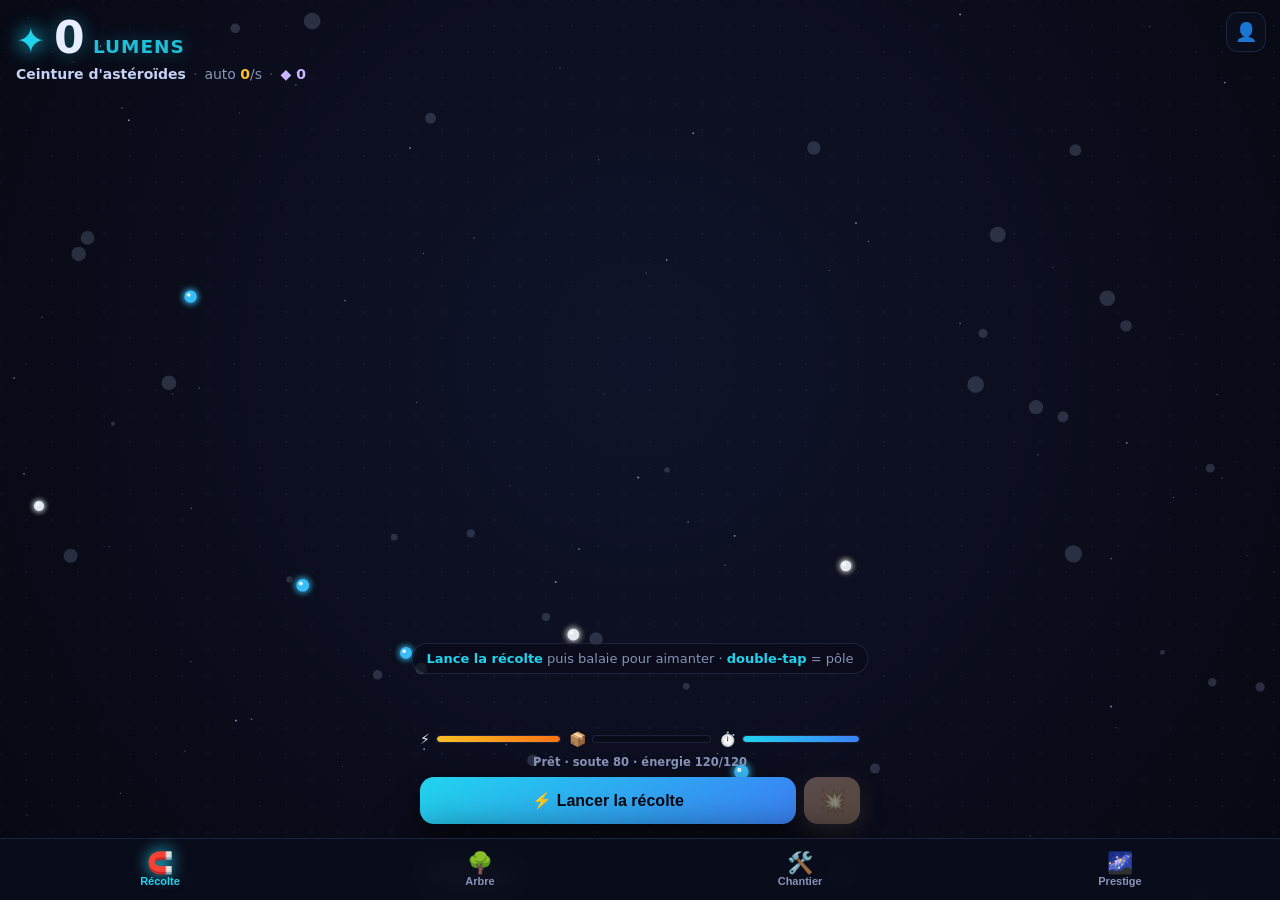
==== index.html @ 68bdce1a "Level up: combo, surge, achievements, sound, juice + deploy guide Gameplay depth - Combo: chained qu" ====
<!DOCTYPE html>
<html lang="fr">
<head>
  <meta charset="UTF-8" />
  <meta name="viewport" content="width=device-width, initial-scale=1.0, maximum-scale=1.0, user-scalable=no, viewport-fit=cover" />
  <meta name="theme-color" content="#06070f" />
  <meta name="apple-mobile-web-app-capable" content="yes" />
  <meta name="apple-mobile-web-app-status-bar-style" content="black-translucent" />
  <meta name="mobile-web-app-capable" content="yes" />
  <meta name="description" content="AFK Farm — un idle de récolte magnétique : aimante des unités, construis une flotte cosmique, déploie un arbre de compétences infini et prestige." />
  <title>AFK Farm — Récolte magnétique</title>
  <link rel="manifest" href="manifest.webmanifest" />
  <link rel="icon" href="icon.svg" type="image/svg+xml" />
  <link rel="apple-touch-icon" href="icon.svg" />
  <link rel="stylesheet" href="css/style.css" />
</head>
<body>
  <canvas id="stage"></canvas>
  <canvas id="tree-canvas" style="display:none"></canvas>

  <!-- HUD -->
  <header id="hud">
    <div class="lumens">
      <span class="spark">✦</span>
      <span id="lumens-count">0</span>
      <span id="lumen-name" class="tier">Lumens</span>
    </div>
    <div class="sub">
      <span class="biome" id="biome-name">Ceinture d'astéroïdes</span>
      <span class="dot">·</span>
      <span class="rate">auto <span id="rate-count">0</span>/s</span>
      <span class="dot">·</span>
      <span class="cores">◆ <span id="cores-hud">0</span></span>
    </div>
  </header>
  <button id="profile-btn" aria-label="Profil">👤</button>

  <div id="hint"><b>Lance la récolte</b> puis balaie pour aimanter · <b>double-tap</b> = pôle</div>

  <!-- Tree header (overlay au-dessus du canvas d'arbre) -->
  <div id="tree-header" class="hidden">
    <div class="th-title">🌳 Arbre de compétences</div>
    <div class="th-lumens">✦ <span id="tree-lumens">0</span></div>
    <button id="tree-close" aria-label="Fermer">✕</button>
  </div>

  <!-- Bottom sheet (Chantier / Prestige) -->
  <section id="sheet">
    <div class="sheet-head">
      <h2 id="sheet-title">Chantier</h2>
      <button id="sheet-close" aria-label="Fermer">✕</button>
    </div>
    <div id="sheet-body"></div>
    <div class="sheet-foot"><button id="reset-btn">Réinitialiser la partie</button></div>
  </section>

  <!-- Harvest session (énergie / stockage / temps + lancement) -->
  <div id="harvest">
    <div class="gauges">
      <div class="g"><span class="g-ic">⚡</span><div class="bar"><i id="bar-energy"></i></div></div>
      <div class="g"><span class="g-ic">📦</span><div class="bar"><i id="bar-storage"></i></div></div>
      <div class="g"><span class="g-ic">⏱️</span><div class="bar"><i id="bar-timer"></i></div></div>
    </div>
    <div class="store-txt" id="store-txt">Prêt</div>
    <div class="harvest-row">
      <button id="harvest-btn">⚡ Lancer la récolte</button>
      <button id="surge-btn" aria-label="Surge">💥</button>
    </div>
  </div>

  <!-- Bottom nav -->
  <nav id="nav">
    <button id="nav-field" class="active"><span class="ic">🧲</span><span class="lb">Récolte</span></button>
    <button id="nav-tree"><span class="ic">🌳</span><span class="lb">Arbre</span></button>
    <button id="nav-build"><span class="ic">🛠️</span><span class="lb">Chantier</span></button>
    <button id="nav-prestige"><span class="ic">🌌</span><span class="lb">Prestige</span></button>
  </nav>

  <div id="toasts"></div>

  <script src="js/state.js"></script>
  <script src="js/config.js"></script>
  <script src="js/audio.js"></script>
  <script src="js/achievements.js"></script>
  <script src="js/skilltree.js"></script>
  <script src="js/field.js"></script>
  <script src="js/game.js"></script>
  <script src="js/tree-ui.js"></script>
  <script src="js/ui.js"></script>
  <script src="js/main.js"></script>
</body>
</html>
---- css/style.css ----
:root {
  --bg: #06070f;
  --ink: #e8edff;
  --muted: #8a93b8;
  --accent: #22d3ee;
  --c1: #22d3ee;
  --c2: #d946ef;
  --gold: #fbbf24;
  --line: rgba(120, 140, 220, 0.18);
  --panel: rgba(10, 14, 28, 0.92);
  --nav-h: 62px;
}

* { box-sizing: border-box; margin: 0; padding: 0; -webkit-tap-highlight-color: transparent; }

html, body {
  height: 100%;
  overflow: hidden;
  background: var(--bg);
  color: var(--ink);
  font-family: "Segoe UI", Roboto, system-ui, sans-serif;
  user-select: none; -webkit-user-select: none;
  touch-action: none;
  overscroll-behavior: none;
}

#stage, #tree-canvas { position: fixed; inset: 0; display: block; }
#tree-canvas { z-index: 25; }

/* ---------- HUD ---------- */
#hud {
  position: fixed;
  top: max(12px, env(safe-area-inset-top));
  left: 16px; right: 16px;
  z-index: 12;
  pointer-events: none;
}
.lumens {
  display: flex; align-items: baseline; gap: 8px;
  font-size: clamp(28px, 7.5vw, 44px);
  font-weight: 800; letter-spacing: 0.4px;
  text-shadow: 0 0 18px rgba(34, 211, 238, 0.4);
}
.lumens .spark { color: var(--accent); filter: drop-shadow(0 0 10px var(--accent)); font-size: 0.8em; }
.lumens .tier { font-size: 0.42em; font-weight: 700; color: var(--accent); letter-spacing: 1px; text-transform: uppercase; opacity: 0.9; }
.sub {
  margin-top: 3px; display: flex; flex-wrap: wrap; align-items: center; gap: 7px;
  font-size: clamp(11px, 3.2vw, 14px); color: var(--muted);
}
.sub .biome { color: #c7d0f5; font-weight: 600; }
.sub .dot { opacity: 0.4; }
.sub .rate #rate-count { color: var(--gold); font-weight: 700; }
.sub .cores { color: #cbb5ff; font-weight: 700; }

#profile-btn {
  position: fixed; z-index: 13;
  top: max(12px, env(safe-area-inset-top)); right: 14px;
  width: 40px; height: 40px; border-radius: 12px; cursor: pointer;
  background: rgba(12,16,32,0.7); border: 1px solid var(--line); color: var(--ink);
  font-size: 18px; backdrop-filter: blur(8px);
}

/* Profil : succès + stats */
.stats-grid { display: grid; grid-template-columns: 1fr 1fr; gap: 8px; margin-bottom: 14px; }
.stat { background: rgba(20,26,50,0.5); border: 1px solid var(--line); border-radius: 11px; padding: 9px 11px; }
.stat .k { font-size: 11px; color: var(--muted); }
.stat .v { font-size: 16px; font-weight: 800; }
.mute-row { display: flex; align-items: center; justify-content: space-between; background: rgba(20,26,50,0.5); border: 1px solid var(--line); border-radius: 11px; padding: 11px 14px; margin-bottom: 16px; }
.mute-row button { background: var(--accent); color: #06070f; border: none; border-radius: 8px; padding: 6px 14px; font-weight: 800; cursor: pointer; }
.ach-grid { display: flex; flex-direction: column; gap: 8px; }
.ach { display: grid; grid-template-columns: 38px 1fr; gap: 11px; align-items: center; padding: 10px; border-radius: 11px; background: rgba(20,26,50,0.45); border: 1px solid rgba(120,140,220,0.1); }
.ach.locked { opacity: 0.42; }
.ach.got { border-color: rgba(110,231,183,0.4); }
.ach-ic { font-size: 22px; text-align: center; }
.ach-name { font-weight: 700; font-size: 14px; }
.ach-name .chk { color: #6ee7b7; }
.ach-desc { font-size: 11.5px; color: var(--muted); }

#hint {
  position: fixed; left: 50%; transform: translateX(-50%);
  bottom: calc(var(--nav-h) + max(14px, env(safe-area-inset-bottom)) + 150px);
  z-index: 9;
  font-size: clamp(11px, 3vw, 13px); color: var(--muted);
  background: rgba(8, 10, 22, 0.55); border: 1px solid var(--line);
  padding: 7px 14px; border-radius: 999px; white-space: nowrap;
  pointer-events: none; transition: opacity 0.6s ease;
}
#hint b { color: var(--accent); }

/* ---------- Tree header ---------- */
#tree-header {
  position: fixed; top: 0; left: 0; right: 0; z-index: 27;
  display: flex; align-items: center; gap: 12px;
  padding: max(12px, env(safe-area-inset-top)) 16px 12px;
  background: linear-gradient(180deg, rgba(4,5,12,0.95), rgba(4,5,12,0));
}
#tree-header .th-title { font-weight: 800; font-size: 16px; }
#tree-header .th-lumens { margin-left: auto; font-weight: 800; color: var(--gold); }
#tree-header #tree-close {
  background: rgba(255,255,255,0.08); border: 1px solid var(--line); color: var(--ink);
  width: 34px; height: 34px; border-radius: 10px; font-size: 16px; cursor: pointer;
}
.hidden { display: none !important; }

/* ---------- Bottom nav ---------- */
#nav {
  position: fixed; left: 0; right: 0; bottom: 0; z-index: 30;
  height: calc(var(--nav-h) + env(safe-area-inset-bottom));
  padding-bottom: env(safe-area-inset-bottom);
  display: grid; grid-template-columns: repeat(4, 1fr);
  background: var(--panel); border-top: 1px solid var(--line);
  backdrop-filter: blur(12px);
}
#nav button {
  background: none; border: none; color: var(--muted); cursor: pointer;
  display: flex; flex-direction: column; align-items: center; justify-content: center; gap: 2px;
  font-size: 11px; font-weight: 600; transition: color 0.15s ease;
}
#nav button .ic { font-size: 21px; line-height: 1; }
#nav button.active { color: var(--accent); }
#nav button.active .ic { filter: drop-shadow(0 0 8px var(--accent)); }

/* ---------- Harvest session ---------- */
#harvest {
  position: fixed; left: 50%; transform: translateX(-50%);
  bottom: calc(var(--nav-h) + env(safe-area-inset-bottom) + 14px);
  z-index: 11; width: min(440px, calc(100vw - 24px));
  display: flex; flex-direction: column; gap: 8px; align-items: center;
}
#harvest .gauges { display: flex; gap: 8px; width: 100%; }
#harvest .g { flex: 1; display: flex; align-items: center; gap: 6px; }
#harvest .g-ic { font-size: 14px; }
#harvest .bar { flex: 1; height: 8px; background: rgba(8,10,22,0.7); border: 1px solid var(--line); border-radius: 999px; overflow: hidden; }
#harvest .bar i { display: block; height: 100%; border-radius: 999px; transition: width 0.12s linear; }
#bar-energy { background: linear-gradient(90deg, #fbbf24, #f97316); }
#bar-storage { background: linear-gradient(90deg, #34d399, #22d3ee); }
#bar-timer { background: linear-gradient(90deg, var(--c1), var(--c2)); }
#harvest .store-txt { font-size: 11.5px; color: var(--muted); font-weight: 600; }
#harvest .harvest-row { display: flex; gap: 8px; width: 100%; align-items: stretch; }
#surge-btn {
  flex: 0 0 56px; border: none; border-radius: 14px; cursor: pointer; font-size: 22px;
  background: linear-gradient(135deg, #fb7185, #f97316); color: #fff;
  box-shadow: 0 8px 22px rgba(249,115,22,0.35); transition: filter 0.2s ease, transform 0.1s ease;
  position: relative; overflow: hidden;
}
#surge-btn:active { transform: scale(0.96); }
#surge-btn.cd { filter: grayscale(0.8) brightness(0.55); cursor: default; }
#surge-btn .cd-fill { position: absolute; left: 0; bottom: 0; width: 100%; background: rgba(0,0,0,0.45); }
#harvest-btn {
  flex: 1; padding: 14px; border: none; border-radius: 14px; cursor: pointer;
  font-size: 16px; font-weight: 800; color: #06070f;
  background: linear-gradient(135deg, var(--c1), var(--c2));
  box-shadow: 0 8px 26px rgba(0,0,0,0.45); transition: transform 0.1s ease, filter 0.2s ease;
}
#harvest-btn:active { transform: scale(0.98); }
#harvest-btn.active { background: rgba(20,26,50,0.85); color: var(--accent); border: 1px solid var(--line); box-shadow: 0 0 24px var(--accent); }
#harvest-btn.dim { filter: grayscale(0.7) brightness(0.7); }
#harvest-btn.shake { animation: shake 0.4s; }
@keyframes shake { 0%,100%{transform:translateX(0)} 25%{transform:translateX(-6px)} 75%{transform:translateX(6px)} }

/* parts list (chantier) */
.parts { margin-top: 12px; display: flex; flex-direction: column; gap: 7px; }
.part { display: flex; align-items: center; gap: 10px; padding: 9px 11px; border-radius: 11px; background: rgba(12,16,32,0.55); border: 1px solid rgba(120,140,220,0.1); }
.part-icon { font-size: 18px; width: 22px; text-align: center; }
.part-name { flex: 1; font-size: 13.5px; font-weight: 600; }
.part-right { display: flex; align-items: center; gap: 8px; font-size: 12px; }
.part.done { opacity: 0.6; }
.part.done .part-right { color: #6ee7b7; font-weight: 800; }
.part.locked { opacity: 0.5; }
.part.locked .part-lock { color: var(--muted); font-size: 11px; }
.part.current { border-color: rgba(255,255,255,0.18); }
.part.building { border-color: var(--accent); }
.part-bar { width: 90px; height: 8px; background: rgba(0,0,0,0.4); border-radius: 999px; overflow: hidden; }
.part-bar i { display: block; height: 100%; background: linear-gradient(90deg, var(--c1), var(--c2)); }
.part-remain { color: var(--muted); min-width: 42px; text-align: right; }
.part-fund { border: none; border-radius: 8px; padding: 6px 12px; font-weight: 800; font-size: 12.5px; cursor: pointer; color: #06070f; }
.part-fund.ok { background: linear-gradient(135deg, var(--c1), var(--c2)); }
.part-fund.no { background: rgba(120,130,170,0.25); color: var(--muted); }

/* ---------- Bottom sheet ---------- */
#sheet {
  position: fixed; left: 0; right: 0; z-index: 28;
  bottom: calc(var(--nav-h) + env(safe-area-inset-bottom));
  max-height: 64vh;
  background: var(--panel); border-top: 1px solid var(--line);
  border-radius: 20px 20px 0 0;
  box-shadow: 0 -14px 40px rgba(0,0,0,0.5);
  backdrop-filter: blur(14px);
  display: flex; flex-direction: column;
  transform: translateY(120%); transition: transform 0.32s cubic-bezier(0.22, 1, 0.36, 1);
}
#sheet.open { transform: translateY(0); }
.sheet-head { display: flex; align-items: center; justify-content: space-between; padding: 16px 18px 10px; }
.sheet-head h2 { font-size: 18px; font-weight: 800; }
#sheet-close { background: none; border: none; color: var(--muted); font-size: 20px; cursor: pointer; }
#sheet-body { flex: 1; overflow-y: auto; padding: 4px 16px 12px; }
.sheet-foot { padding: 10px 16px calc(12px + env(safe-area-inset-bottom)); border-top: 1px solid var(--line); text-align: center; }
#reset-btn { background: none; border: 1px solid rgba(248,113,113,0.4); color: #fca5a5; border-radius: 8px; padding: 6px 14px; font-size: 12px; cursor: pointer; }

.sheet-intro { font-size: 13px; color: var(--muted); line-height: 1.5; margin-bottom: 14px; }
.sheet-intro b { color: var(--ink); }

/* Project card */
.project-card { background: rgba(20,26,50,0.6); border: 1px solid var(--line); border-radius: 16px; padding: 16px; }
.pj-head { display: flex; gap: 14px; align-items: center; }
.pj-icon { font-size: 34px; }
.pj-name { font-weight: 800; font-size: 17px; }
.pj-desc { font-size: 12.5px; color: var(--muted); margin-top: 2px; }
.pj-stats { font-size: 12.5px; color: #aeb9ec; margin: 12px 0; }
.pj-stats b { color: var(--ink); }
.pj-bar { height: 12px; background: rgba(0,0,0,0.4); border-radius: 999px; overflow: hidden; border: 1px solid var(--line); }
.pj-fill { height: 100%; background: linear-gradient(90deg, var(--c1), var(--c2)); transition: width 0.2s linear; }
.pj-remain { font-size: 12px; color: var(--muted); margin-top: 8px; text-align: center; }
.pj-btn {
  width: 100%; margin-top: 4px; padding: 13px; border-radius: 12px; border: none;
  font-size: 15px; font-weight: 800; cursor: pointer; color: #06070f;
}
.pj-btn.ok { background: linear-gradient(135deg, var(--c1), var(--c2)); }
.pj-btn.no { background: rgba(120,130,170,0.25); color: var(--muted); cursor: not-allowed; }
.pj-meta { font-size: 12px; color: var(--muted); margin-top: 12px; text-align: center; }

/* Prestige */
.prestige-box { background: rgba(20,26,50,0.6); border: 1px solid var(--line); border-radius: 16px; padding: 16px; }
.pb-row { display: flex; justify-content: space-between; align-items: center; padding: 6px 0; font-size: 14px; color: var(--muted); }
.pb-row b { color: var(--ink); font-size: 16px; }
.pb-row .gain { color: #6ee7b7; }
.prestige-box .pj-btn { margin-top: 12px; }
.perks-title { font-size: 13px; font-weight: 700; color: var(--muted); margin: 18px 4px 10px; text-transform: uppercase; letter-spacing: 0.5px; }
.perks { display: flex; flex-direction: column; gap: 9px; }
.perk { display: grid; grid-template-columns: 40px 1fr auto; align-items: center; gap: 12px; padding: 11px; border-radius: 13px; background: rgba(20,26,50,0.5); border: 1px solid rgba(120,140,220,0.12); cursor: pointer; }
.perk.afford { border-color: rgba(196,181,253,0.5); }
.perk.maxed { opacity: 0.6; }
.perk-icon { font-size: 22px; text-align: center; }
.perk-name { font-weight: 700; font-size: 14px; }
.perk-lvl { font-size: 10px; background: #a78bfa; color: #1a1030; border-radius: 5px; padding: 1px 5px; font-weight: 700; }
.perk-desc { font-size: 11.5px; color: var(--muted); margin-top: 2px; }
.perk-cost { font-weight: 800; font-size: 14px; color: #cbb5ff; white-space: nowrap; }
.perk:not(.afford):not(.maxed) .perk-cost { color: #5a648c; }

/* ---------- Toasts ---------- */
#toasts { position: fixed; top: max(70px, calc(env(safe-area-inset-top) + 64px)); left: 50%; transform: translateX(-50%); z-index: 40; display: flex; flex-direction: column; gap: 8px; align-items: center; width: 100%; pointer-events: none; }
.toast {
  background: var(--panel); border: 1px solid rgba(34,211,238,0.4); border-radius: 14px;
  padding: 12px 20px; text-align: center; box-shadow: 0 12px 36px rgba(0,0,0,0.5);
  backdrop-filter: blur(12px); max-width: 88vw;
  opacity: 0; transform: translateY(-12px); transition: opacity 0.35s ease, transform 0.35s ease;
}
.toast.in { opacity: 1; transform: translateY(0); }
.toast h3 { font-size: 15px; margin-bottom: 3px; }
.toast p { font-size: 13px; color: var(--muted); }
.toast .gain { color: var(--gold); font-weight: 800; }

@media (min-width: 720px) {
  #sheet { left: 50%; right: auto; transform: translate(-50%, 120%); width: 460px; border-radius: 20px; bottom: calc(var(--nav-h) + 16px); }
  #sheet.open { transform: translate(-50%, 0); }
}
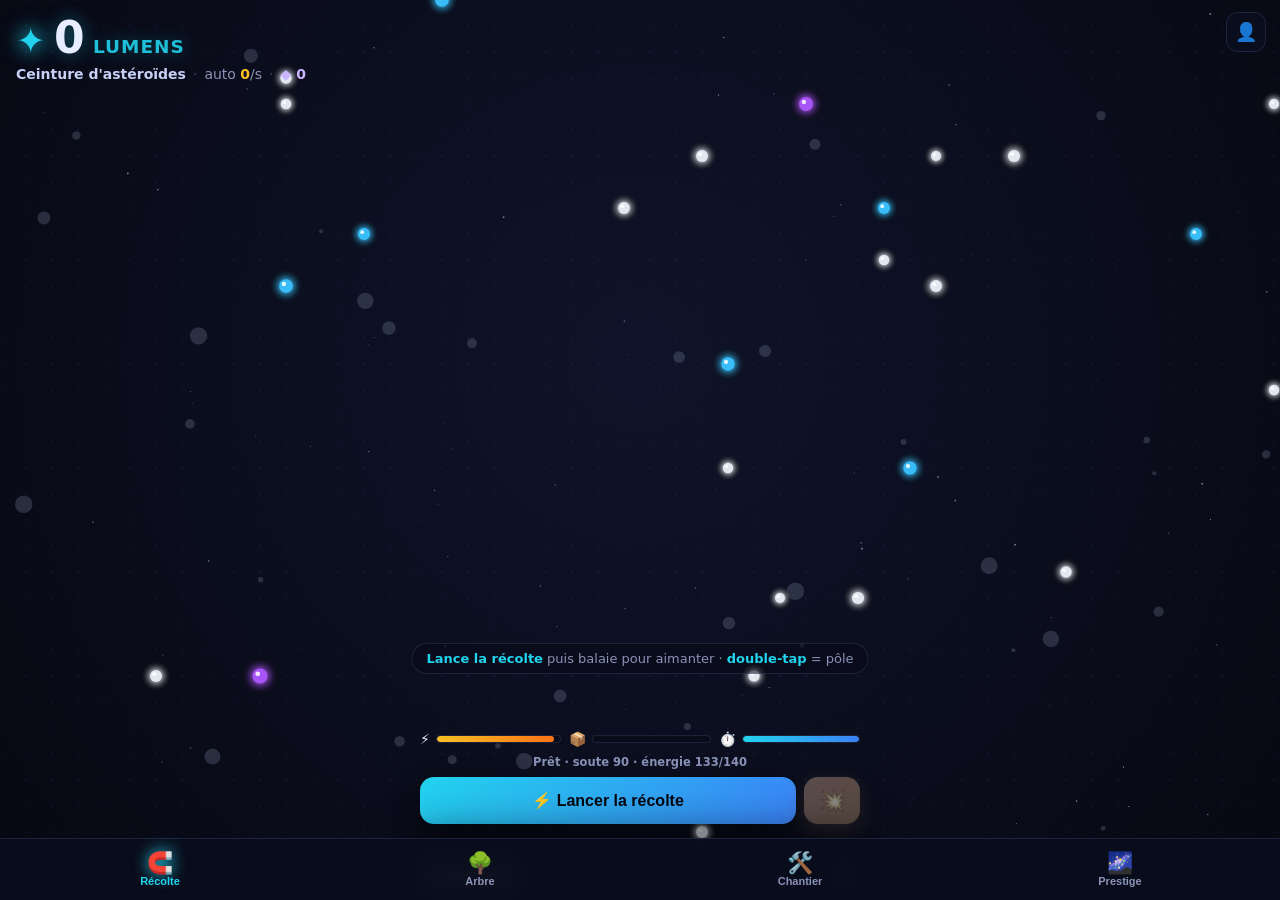
==== commit df830b64: "Unify harvest with the magnetic grid, readable skill tree, balance pass Lumens now come FROM the gri" ====
--- a/index.html
+++ b/index.html
@@ -42,6 +42,13 @@
     <div class="th-title">🌳 Arbre de compétences</div>
     <div class="th-lumens">✦ <span id="tree-lumens">0</span></div>
     <button id="tree-close" aria-label="Fermer">✕</button>
+  </div>
+
+  <!-- Info d'un nœud d'arbre (avant allocation) -->
+  <div id="node-info" class="hidden">
+    <div class="ni-head"><span class="ni-icon"></span><span class="ni-name"></span></div>
+    <div class="ni-desc"></div>
+    <button id="node-alloc" class="ni-btn">Allouer</button>
   </div>
 
   <!-- Bottom sheet (Chantier / Prestige) -->
--- a/css/style.css
+++ b/css/style.css
@@ -101,6 +101,25 @@
   width: 34px; height: 34px; border-radius: 10px; font-size: 16px; cursor: pointer;
 }
 .hidden { display: none !important; }
+
+/* Info nœud d'arbre */
+#node-info {
+  position: fixed; left: 50%; transform: translateX(-50%); z-index: 29;
+  bottom: calc(var(--nav-h) + env(safe-area-inset-bottom) + 14px);
+  width: min(440px, calc(100vw - 24px));
+  background: var(--panel); border: 1px solid var(--line); border-radius: 16px;
+  padding: 14px 16px; backdrop-filter: blur(12px);
+  box-shadow: 0 12px 34px rgba(0,0,0,0.5);
+}
+#node-info .ni-head { display: flex; align-items: center; gap: 10px; }
+#node-info .ni-icon { font-size: 24px; }
+#node-info .ni-name { font-weight: 800; font-size: 16px; }
+#node-info .ni-desc { font-size: 13px; color: #aeb9ec; margin: 6px 0 12px; }
+.ni-btn { width: 100%; padding: 12px; border: none; border-radius: 11px; font-size: 15px; font-weight: 800; cursor: pointer; }
+.ni-btn.ok { background: linear-gradient(135deg, var(--c1), var(--c2)); color: #06070f; }
+.ni-btn.no { background: rgba(120,130,170,0.25); color: var(--muted); }
+.ni-btn.locked { background: rgba(120,130,170,0.18); color: var(--muted); }
+.ni-btn.done { background: rgba(110,231,183,0.18); color: #6ee7b7; }
 
 /* ---------- Bottom nav ---------- */
 #nav {
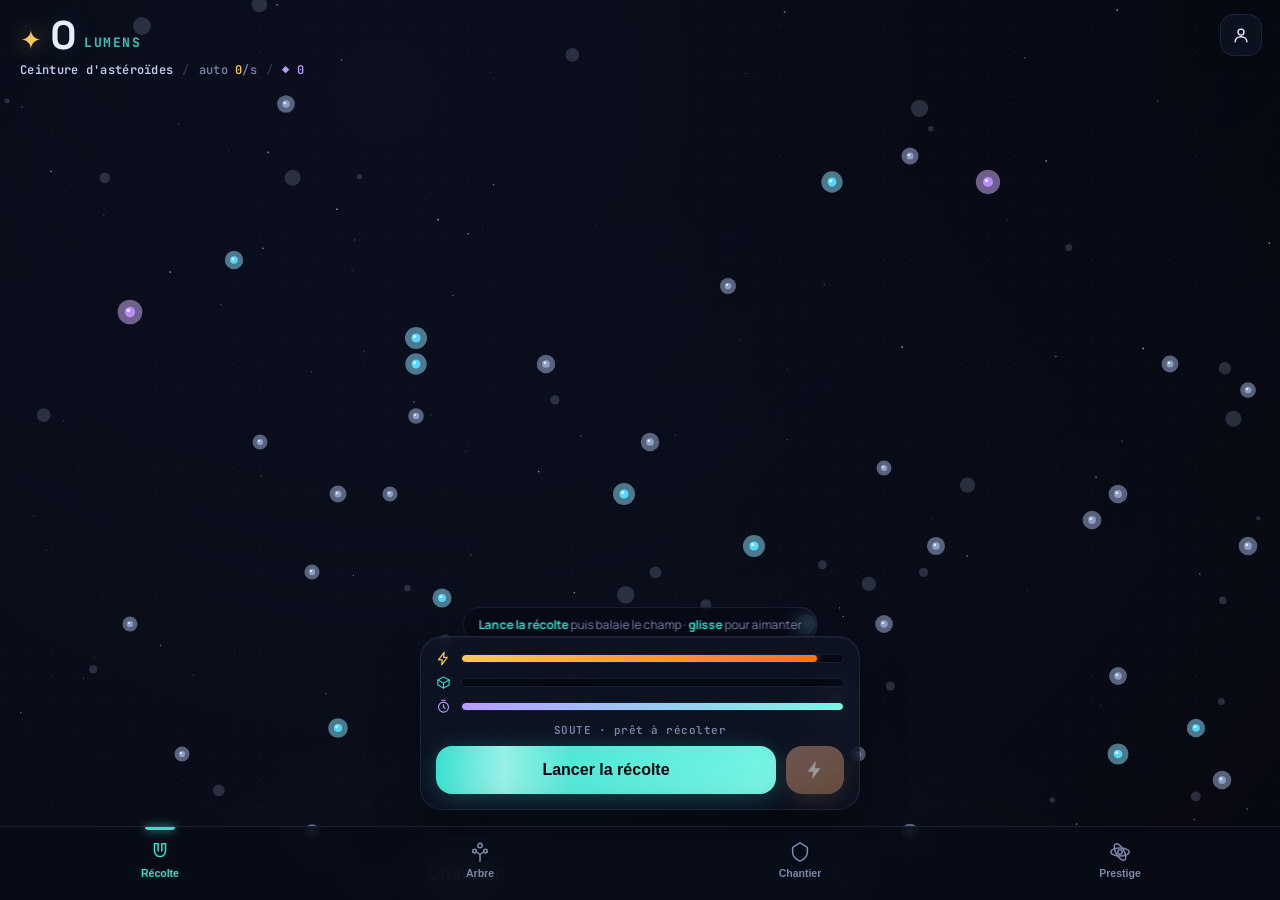
==== commit cb035e20: "Align UI with the "cosmic premium" redesign Transpose the hifi design reference onto the live game (" ====
--- a/index.html
+++ b/index.html
@@ -3,7 +3,7 @@
 <head>
   <meta charset="UTF-8" />
   <meta name="viewport" content="width=device-width, initial-scale=1.0, maximum-scale=1.0, user-scalable=no, viewport-fit=cover" />
-  <meta name="theme-color" content="#06070f" />
+  <meta name="theme-color" content="#070a14" />
   <meta name="apple-mobile-web-app-capable" content="yes" />
   <meta name="apple-mobile-web-app-status-bar-style" content="black-translucent" />
   <meta name="mobile-web-app-capable" content="yes" />
@@ -12,10 +12,14 @@
   <link rel="manifest" href="manifest.webmanifest" />
   <link rel="icon" href="icon.svg" type="image/svg+xml" />
   <link rel="apple-touch-icon" href="icon.svg" />
+  <link rel="preconnect" href="https://fonts.googleapis.com" />
+  <link rel="preconnect" href="https://fonts.gstatic.com" crossorigin />
+  <link href="https://fonts.googleapis.com/css2?family=Space+Grotesk:wght@400;500;600;700&family=Manrope:wght@400;500;600;700;800&family=JetBrains+Mono:wght@400;500;600&display=swap" rel="stylesheet" />
   <link rel="stylesheet" href="css/style.css" />
 </head>
 <body>
   <canvas id="stage"></canvas>
+  <div id="vignette"></div>
   <canvas id="tree-canvas" style="display:none"></canvas>
 
   <!-- HUD -->
@@ -27,60 +31,83 @@
     </div>
     <div class="sub">
       <span class="biome" id="biome-name">Ceinture d'astéroïdes</span>
-      <span class="dot">·</span>
+      <span class="dot">/</span>
       <span class="rate">auto <span id="rate-count">0</span>/s</span>
-      <span class="dot">·</span>
+      <span class="dot">/</span>
       <span class="cores">◆ <span id="cores-hud">0</span></span>
     </div>
   </header>
-  <button id="profile-btn" aria-label="Profil">👤</button>
+  <button id="profile-btn" aria-label="Profil">
+    <svg viewBox="0 0 24 24" fill="none" stroke="currentColor" stroke-width="1.7" stroke-linecap="round"><circle cx="12" cy="8.5" r="3.6"/><path d="M5 20c0-3.6 3.1-6 7-6s7 2.4 7 6"/></svg>
+  </button>
 
-  <div id="hint"><b>Lance la récolte</b> puis balaie pour aimanter · <b>double-tap</b> = pôle</div>
-
-  <!-- Tree header (overlay au-dessus du canvas d'arbre) -->
-  <div id="tree-header" class="hidden">
-    <div class="th-title">🌳 Arbre de compétences</div>
-    <div class="th-lumens">✦ <span id="tree-lumens">0</span></div>
-    <button id="tree-close" aria-label="Fermer">✕</button>
+  <!-- Combo badge -->
+  <div id="combo">
+    <span class="fire">🔥</span><span id="combo-txt">×1.0</span><span class="lbl">COMBO</span>
   </div>
 
-  <!-- Info d'un nœud d'arbre (avant allocation) -->
+  <div id="hint"><b>Lance la récolte</b> puis balaie le champ · <b>glisse</b> pour aimanter</div>
+
+  <!-- Tree header -->
+  <div id="tree-header" class="hidden">
+    <span class="th-ic"><svg viewBox="0 0 24 24" fill="none" stroke="currentColor" stroke-width="1.7" stroke-linecap="round" stroke-linejoin="round"><path d="M12 22v-7M12 15l-4-3M12 15l4-3"/><circle cx="12" cy="5" r="2.4"/><circle cx="6" cy="11" r="2"/><circle cx="18" cy="11" r="2"/></svg></span>
+    <span class="th-title">Arbre de compétences</span>
+    <span class="th-lumens">✦ <span id="tree-lumens">0</span></span>
+    <button id="tree-close" aria-label="Fermer"><svg viewBox="0 0 24 24" fill="none" stroke="currentColor" stroke-width="2" stroke-linecap="round"><path d="M6 6l12 12M18 6L6 18"/></svg></button>
+  </div>
+
+  <!-- Node info -->
   <div id="node-info" class="hidden">
-    <div class="ni-head"><span class="ni-icon"></span><span class="ni-name"></span></div>
+    <div class="ni-head"><span class="ni-icon"></span>
+      <div class="ni-meta"><div class="ni-name"></div><div class="ni-branch"></div></div>
+    </div>
     <div class="ni-desc"></div>
     <button id="node-alloc" class="ni-btn">Allouer</button>
   </div>
 
-  <!-- Bottom sheet (Chantier / Prestige) -->
+  <!-- Bottom sheet (Chantier / Prestige / Profil) -->
   <section id="sheet">
     <div class="sheet-head">
       <h2 id="sheet-title">Chantier</h2>
-      <button id="sheet-close" aria-label="Fermer">✕</button>
+      <button id="sheet-close" aria-label="Fermer"><svg viewBox="0 0 24 24" fill="none" stroke="currentColor" stroke-width="2" stroke-linecap="round"><path d="M6 6l12 12M18 6L6 18"/></svg></button>
     </div>
-    <div id="sheet-body"></div>
-    <div class="sheet-foot"><button id="reset-btn">Réinitialiser la partie</button></div>
+    <div id="sheet-body" class="nosb"></div>
+    <div class="sheet-foot" id="sheet-foot"><button id="reset-btn">Réinitialiser la partie</button></div>
   </section>
 
-  <!-- Harvest session (énergie / stockage / temps + lancement) -->
+  <!-- Harvest session -->
   <div id="harvest">
-    <div class="gauges">
-      <div class="g"><span class="g-ic">⚡</span><div class="bar"><i id="bar-energy"></i></div></div>
-      <div class="g"><span class="g-ic">📦</span><div class="bar"><i id="bar-storage"></i></div></div>
-      <div class="g"><span class="g-ic">⏱️</span><div class="bar"><i id="bar-timer"></i></div></div>
-    </div>
-    <div class="store-txt" id="store-txt">Prêt</div>
-    <div class="harvest-row">
-      <button id="harvest-btn">⚡ Lancer la récolte</button>
-      <button id="surge-btn" aria-label="Surge">💥</button>
+    <div class="panel">
+      <div class="gauges">
+        <div class="g"><span class="g-ic" data-c="gold"><svg viewBox="0 0 24 24" fill="none" stroke="currentColor" stroke-width="2" stroke-linejoin="round" stroke-linecap="round"><path d="M13 2 4 14h6l-1 8 9-12h-6z"/></svg></span><div class="bar"><i id="bar-energy"></i></div></div>
+        <div class="g"><span class="g-ic" data-c="accent"><svg viewBox="0 0 24 24" fill="none" stroke="currentColor" stroke-width="1.8" stroke-linejoin="round" stroke-linecap="round"><path d="M3 8 12 3l9 5v8l-9 5-9-5z"/><path d="M3 8l9 5 9-5M12 13v8"/></svg></span><div class="bar"><i id="bar-storage"></i></div></div>
+        <div class="g"><span class="g-ic" data-c="violet"><svg viewBox="0 0 24 24" fill="none" stroke="currentColor" stroke-width="1.8" stroke-linecap="round"><circle cx="12" cy="13" r="8"/><path d="M12 9v4l2.5 2M9 2h6"/></svg></span><div class="bar"><i id="bar-timer"></i></div></div>
+      </div>
+      <div class="store-txt" id="store-txt">SOUTE · prêt à récolter</div>
+      <div class="harvest-row">
+        <button id="harvest-btn"><span class="lbl">Lancer la récolte</span><span class="sheen"></span></button>
+        <button id="surge-btn" aria-label="Surge">
+          <svg viewBox="0 0 24 24" fill="currentColor"><path d="M13 2 4 14h6l-1 8 9-12h-6z"/></svg>
+          <span class="cd-fill"></span>
+        </button>
+      </div>
     </div>
   </div>
 
   <!-- Bottom nav -->
   <nav id="nav">
-    <button id="nav-field" class="active"><span class="ic">🧲</span><span class="lb">Récolte</span></button>
-    <button id="nav-tree"><span class="ic">🌳</span><span class="lb">Arbre</span></button>
-    <button id="nav-build"><span class="ic">🛠️</span><span class="lb">Chantier</span></button>
-    <button id="nav-prestige"><span class="ic">🌌</span><span class="lb">Prestige</span></button>
+    <button id="nav-field" class="active"><span class="pip"></span>
+      <svg viewBox="0 0 24 24" fill="none" stroke="currentColor" stroke-width="1.7" stroke-linecap="round" stroke-linejoin="round"><path d="M6 3v8a6 6 0 0 0 12 0V3"/><path d="M6 3h4v8M18 3h-4v8"/></svg>
+      <span class="lb">Récolte</span></button>
+    <button id="nav-tree"><span class="pip"></span>
+      <svg viewBox="0 0 24 24" fill="none" stroke="currentColor" stroke-width="1.7" stroke-linecap="round" stroke-linejoin="round"><path d="M12 22v-7M12 15l-4-3M12 15l4-3"/><circle cx="12" cy="5" r="2.4"/><circle cx="6" cy="11" r="2"/><circle cx="18" cy="11" r="2"/></svg>
+      <span class="lb">Arbre</span></button>
+    <button id="nav-build"><span class="pip"></span>
+      <svg viewBox="0 0 24 24" fill="none" stroke="currentColor" stroke-width="1.7" stroke-linecap="round" stroke-linejoin="round"><path d="M12 2 4 7v6c0 5 8 9 8 9s8-4 8-9V7z"/></svg>
+      <span class="lb">Chantier</span></button>
+    <button id="nav-prestige"><span class="pip"></span>
+      <svg viewBox="0 0 24 24" fill="none" stroke="currentColor" stroke-width="1.7"><circle cx="12" cy="12" r="2.4"/><ellipse cx="12" cy="12" rx="10" ry="4.4"/><ellipse cx="12" cy="12" rx="10" ry="4.4" transform="rotate(60 12 12)"/></svg>
+      <span class="lb">Prestige</span></button>
   </nav>
 
   <div id="toasts"></div>
--- a/css/style.css
+++ b/css/style.css
@@ -1,14 +1,28 @@
+/* AFK Farm — direction « cosmique premium » (glassmorphism, glow maîtrisé). */
+@keyframes floatUp { 0% { opacity: 0; transform: translate(-50%, -50%) scale(.5); } 18% { opacity: 1; transform: translate(-50%, -62%) scale(1.12); } 100% { opacity: 0; transform: translate(-50%, -160%) scale(.95); } }
+@keyframes sheen { 0% { transform: translateX(-130%) skewX(-18deg); } 55%, 100% { transform: translateX(260%) skewX(-18deg); } }
+@keyframes comboPulse { 0%, 100% { transform: translate(-50%, 0) scale(1); } 50% { transform: translate(-50%, 0) scale(1.07); } }
+@keyframes pop { 0% { transform: scale(.86); opacity: 0; } 60% { transform: scale(1.03); } 100% { transform: scale(1); opacity: 1; } }
+@keyframes sheetUp { 0% { transform: translateY(100%); opacity: .5; } 100% { transform: translateY(0); opacity: 1; } }
+@keyframes shake { 0%, 100% { transform: translateX(0); } 25% { transform: translateX(-6px); } 75% { transform: translateX(6px); } }
+
 :root {
-  --bg: #06070f;
-  --ink: #e8edff;
-  --muted: #8a93b8;
-  --accent: #22d3ee;
-  --c1: #22d3ee;
-  --c2: #d946ef;
-  --gold: #fbbf24;
-  --line: rgba(120, 140, 220, 0.18);
-  --panel: rgba(10, 14, 28, 0.92);
-  --nav-h: 62px;
+  --bg0: #070a14;
+  --bg1: #0b0f1e;
+  --ink: #eaeefb;
+  --muted: #7c87a8;
+  --line: rgba(132, 150, 220, .14);
+  --surface: rgba(16, 21, 38, .72);
+  --surface2: rgba(28, 34, 58, .55);
+  --accent: #34e0ce;
+  --accent2: #7cf5e4;
+  --accent-soft: rgba(52, 224, 206, .16);
+  --gold: #f6c75e;
+  --violet: #b79cff;
+  --coral: #ff7a6b;
+  --ok: #6ee7b7;
+  --glow: .7;
+  --nav-h: 74px;
 }
 
 * { box-sizing: border-box; margin: 0; padding: 0; -webkit-tap-highlight-color: transparent; }
@@ -16,260 +30,285 @@
 html, body {
   height: 100%;
   overflow: hidden;
-  background: var(--bg);
+  background: var(--bg0);
   color: var(--ink);
-  font-family: "Segoe UI", Roboto, system-ui, sans-serif;
+  font-family: "Manrope", system-ui, sans-serif;
   user-select: none; -webkit-user-select: none;
   touch-action: none;
   overscroll-behavior: none;
 }
 
+.nosb::-webkit-scrollbar { width: 0; height: 0; }
+.nosb { scrollbar-width: none; }
+.hidden { display: none !important; }
+
 #stage, #tree-canvas { position: fixed; inset: 0; display: block; }
-#tree-canvas { z-index: 25; }
+#tree-canvas { z-index: 25; background: var(--bg0); }
+
+/* vignette d'ambiance */
+#vignette {
+  position: fixed; inset: 0; z-index: 2; pointer-events: none;
+  mix-blend-mode: screen; opacity: .7;
+  background:
+    radial-gradient(120% 80% at 50% -10%, transparent 40%, rgba(4,5,10,.55) 100%),
+    radial-gradient(90% 60% at 50% 110%, var(--accent-soft) 0%, transparent 55%);
+}
 
 /* ---------- HUD ---------- */
 #hud {
   position: fixed;
-  top: max(12px, env(safe-area-inset-top));
-  left: 16px; right: 16px;
-  z-index: 12;
-  pointer-events: none;
-}
-.lumens {
-  display: flex; align-items: baseline; gap: 8px;
-  font-size: clamp(28px, 7.5vw, 44px);
-  font-weight: 800; letter-spacing: 0.4px;
-  text-shadow: 0 0 18px rgba(34, 211, 238, 0.4);
-}
-.lumens .spark { color: var(--accent); filter: drop-shadow(0 0 10px var(--accent)); font-size: 0.8em; }
-.lumens .tier { font-size: 0.42em; font-weight: 700; color: var(--accent); letter-spacing: 1px; text-transform: uppercase; opacity: 0.9; }
+  top: max(16px, calc(env(safe-area-inset-top) + 8px));
+  left: 20px; right: 20px; z-index: 20; pointer-events: none;
+  transition: opacity .25s;
+}
+.lumens { display: flex; align-items: baseline; gap: 9px; }
+.lumens .spark { color: var(--gold); font-size: 26px; line-height: 1; filter: drop-shadow(0 0 10px rgba(246,199,94,.55)); }
+.lumens #lumens-count {
+  font-family: "Space Grotesk", sans-serif; font-weight: 700;
+  font-size: clamp(30px, 9vw, 40px); letter-spacing: -.5px; line-height: 1;
+  font-variant-numeric: tabular-nums; text-shadow: 0 0 24px var(--accent-soft);
+}
+.lumens .tier {
+  font-family: "JetBrains Mono", monospace; font-weight: 700; font-size: 13px;
+  color: var(--accent); letter-spacing: 1.5px; text-transform: uppercase; opacity: .9;
+  align-self: flex-end; padding-bottom: 5px;
+}
 .sub {
-  margin-top: 3px; display: flex; flex-wrap: wrap; align-items: center; gap: 7px;
-  font-size: clamp(11px, 3.2vw, 14px); color: var(--muted);
-}
-.sub .biome { color: #c7d0f5; font-weight: 600; }
-.sub .dot { opacity: 0.4; }
-.sub .rate #rate-count { color: var(--gold); font-weight: 700; }
-.sub .cores { color: #cbb5ff; font-weight: 700; }
+  margin-top: 6px; display: flex; align-items: center; gap: 9px; flex-wrap: wrap;
+  font-family: "JetBrains Mono", monospace; font-weight: 500; font-size: 12px;
+  color: var(--muted); letter-spacing: .3px;
+}
+.sub .biome { color: #c3cdf2; font-weight: 600; }
+.sub .dot { opacity: .35; }
+.sub .rate #rate-count { color: var(--gold); font-weight: 600; }
+.sub .cores { color: var(--violet); font-weight: 600; }
 
 #profile-btn {
-  position: fixed; z-index: 13;
-  top: max(12px, env(safe-area-inset-top)); right: 14px;
-  width: 40px; height: 40px; border-radius: 12px; cursor: pointer;
-  background: rgba(12,16,32,0.7); border: 1px solid var(--line); color: var(--ink);
-  font-size: 18px; backdrop-filter: blur(8px);
-}
-
-/* Profil : succès + stats */
-.stats-grid { display: grid; grid-template-columns: 1fr 1fr; gap: 8px; margin-bottom: 14px; }
-.stat { background: rgba(20,26,50,0.5); border: 1px solid var(--line); border-radius: 11px; padding: 9px 11px; }
-.stat .k { font-size: 11px; color: var(--muted); }
-.stat .v { font-size: 16px; font-weight: 800; }
-.mute-row { display: flex; align-items: center; justify-content: space-between; background: rgba(20,26,50,0.5); border: 1px solid var(--line); border-radius: 11px; padding: 11px 14px; margin-bottom: 16px; }
-.mute-row button { background: var(--accent); color: #06070f; border: none; border-radius: 8px; padding: 6px 14px; font-weight: 800; cursor: pointer; }
-.ach-grid { display: flex; flex-direction: column; gap: 8px; }
-.ach { display: grid; grid-template-columns: 38px 1fr; gap: 11px; align-items: center; padding: 10px; border-radius: 11px; background: rgba(20,26,50,0.45); border: 1px solid rgba(120,140,220,0.1); }
-.ach.locked { opacity: 0.42; }
-.ach.got { border-color: rgba(110,231,183,0.4); }
-.ach-ic { font-size: 22px; text-align: center; }
-.ach-name { font-weight: 700; font-size: 14px; }
-.ach-name .chk { color: #6ee7b7; }
-.ach-desc { font-size: 11.5px; color: var(--muted); }
+  position: fixed; z-index: 21;
+  top: max(14px, calc(env(safe-area-inset-top) + 6px)); right: 18px;
+  width: 42px; height: 42px; border-radius: 14px;
+  background: var(--surface); border: 1px solid var(--line); color: var(--ink);
+  cursor: pointer; backdrop-filter: blur(10px);
+  display: flex; align-items: center; justify-content: center;
+}
+#profile-btn svg { width: 20px; height: 20px; }
+
+/* ---------- Combo badge ---------- */
+#combo {
+  position: fixed; top: 150px; left: 50%; transform: translate(-50%, 0); z-index: 22;
+  display: flex; align-items: center; gap: 7px; padding: 6px 14px; border-radius: 999px;
+  background: rgba(10, 14, 28, .6); border: 1px solid var(--line); backdrop-filter: blur(10px);
+  font-family: "Space Grotesk", sans-serif; font-weight: 700; font-size: 14px;
+  opacity: 0; transition: opacity .25s; pointer-events: none;
+}
+#combo.show { opacity: 1; }
+#combo .fire { color: var(--coral); }
+#combo #combo-txt { color: var(--gold); }
+#combo .lbl { font-family: "JetBrains Mono", monospace; font-weight: 600; font-size: 10px; color: var(--muted); letter-spacing: 1px; }
 
 #hint {
   position: fixed; left: 50%; transform: translateX(-50%);
-  bottom: calc(var(--nav-h) + max(14px, env(safe-area-inset-bottom)) + 150px);
-  z-index: 9;
-  font-size: clamp(11px, 3vw, 13px); color: var(--muted);
-  background: rgba(8, 10, 22, 0.55); border: 1px solid var(--line);
-  padding: 7px 14px; border-radius: 999px; white-space: nowrap;
-  pointer-events: none; transition: opacity 0.6s ease;
+  bottom: calc(var(--nav-h) + env(safe-area-inset-bottom) + 184px); z-index: 9;
+  font-size: 12px; color: var(--muted);
+  background: rgba(8, 10, 22, .55); border: 1px solid var(--line);
+  padding: 8px 15px; border-radius: 999px; white-space: nowrap;
+  pointer-events: none; backdrop-filter: blur(8px); transition: opacity .6s;
 }
 #hint b { color: var(--accent); }
 
-/* ---------- Tree header ---------- */
+/* ---------- Tree header / node info ---------- */
 #tree-header {
   position: fixed; top: 0; left: 0; right: 0; z-index: 27;
   display: flex; align-items: center; gap: 12px;
-  padding: max(12px, env(safe-area-inset-top)) 16px 12px;
-  background: linear-gradient(180deg, rgba(4,5,12,0.95), rgba(4,5,12,0));
-}
-#tree-header .th-title { font-weight: 800; font-size: 16px; }
-#tree-header .th-lumens { margin-left: auto; font-weight: 800; color: var(--gold); }
-#tree-header #tree-close {
-  background: rgba(255,255,255,0.08); border: 1px solid var(--line); color: var(--ink);
-  width: 34px; height: 34px; border-radius: 10px; font-size: 16px; cursor: pointer;
-}
-.hidden { display: none !important; }
-
-/* Info nœud d'arbre */
+  padding: max(48px, calc(env(safe-area-inset-top) + 20px)) 18px 14px;
+  background: linear-gradient(180deg, rgba(5,7,16,.92), transparent);
+}
+#tree-header .th-ic { color: var(--accent); display: flex; }
+#tree-header .th-ic svg { width: 20px; height: 20px; }
+#tree-header .th-title { font-family: "Space Grotesk", sans-serif; font-weight: 700; font-size: 16px; }
+#tree-header .th-lumens { margin-left: auto; font-family: "Space Grotesk", sans-serif; font-weight: 700; font-size: 14px; color: var(--gold); }
+#tree-header #tree-close { width: 32px; height: 32px; border-radius: 10px; background: rgba(255,255,255,.06); border: 1px solid var(--line); color: var(--muted); cursor: pointer; display: flex; align-items: center; justify-content: center; }
+#tree-header #tree-close svg { width: 15px; height: 15px; }
+
 #node-info {
   position: fixed; left: 50%; transform: translateX(-50%); z-index: 29;
-  bottom: calc(var(--nav-h) + env(safe-area-inset-bottom) + 14px);
-  width: min(440px, calc(100vw - 24px));
-  background: var(--panel); border: 1px solid var(--line); border-radius: 16px;
-  padding: 14px 16px; backdrop-filter: blur(12px);
-  box-shadow: 0 12px 34px rgba(0,0,0,0.5);
-}
-#node-info .ni-head { display: flex; align-items: center; gap: 10px; }
-#node-info .ni-icon { font-size: 24px; }
-#node-info .ni-name { font-weight: 800; font-size: 16px; }
-#node-info .ni-desc { font-size: 13px; color: #aeb9ec; margin: 6px 0 12px; }
-.ni-btn { width: 100%; padding: 12px; border: none; border-radius: 11px; font-size: 15px; font-weight: 800; cursor: pointer; }
-.ni-btn.ok { background: linear-gradient(135deg, var(--c1), var(--c2)); color: #06070f; }
-.ni-btn.no { background: rgba(120,130,170,0.25); color: var(--muted); }
-.ni-btn.locked { background: rgba(120,130,170,0.18); color: var(--muted); }
-.ni-btn.done { background: rgba(110,231,183,0.18); color: #6ee7b7; }
+  bottom: calc(var(--nav-h) + env(safe-area-inset-bottom) + 18px); width: min(440px, calc(100vw - 32px));
+  padding: 15px 16px; border-radius: 20px;
+  background: var(--surface); border: 1px solid var(--line); backdrop-filter: blur(16px);
+  box-shadow: 0 16px 44px -10px rgba(0,0,0,.6); animation: pop .22s ease;
+}
+#node-info .ni-head { display: flex; align-items: center; gap: 11px; }
+#node-info .ni-icon { width: 38px; height: 38px; border-radius: 11px; background: var(--accent-soft); display: flex; align-items: center; justify-content: center; font-size: 20px; }
+#node-info .ni-name { font-family: "Space Grotesk", sans-serif; font-weight: 700; font-size: 15px; }
+#node-info .ni-branch { font-family: "JetBrains Mono", monospace; font-weight: 600; font-size: 11px; color: var(--muted); letter-spacing: .5px; margin-top: 1px; }
+#node-info .ni-desc { font-size: 13px; color: #aeb9ec; margin: 10px 0 13px; line-height: 1.45; }
+.ni-btn { width: 100%; padding: 13px; border: none; border-radius: 13px; font-weight: 800; font-size: 15px; cursor: pointer; color: #05070d; background: linear-gradient(135deg, var(--accent), var(--accent2)); }
+.ni-btn.no { background: rgba(120,130,170,.25); color: var(--muted); }
+.ni-btn.locked { background: rgba(120,130,170,.18); color: var(--muted); }
+.ni-btn.done { background: rgba(110,231,183,.18); color: var(--ok); }
 
 /* ---------- Bottom nav ---------- */
 #nav {
   position: fixed; left: 0; right: 0; bottom: 0; z-index: 30;
   height: calc(var(--nav-h) + env(safe-area-inset-bottom));
-  padding-bottom: env(safe-area-inset-bottom);
+  padding-bottom: calc(8px + env(safe-area-inset-bottom));
   display: grid; grid-template-columns: repeat(4, 1fr);
-  background: var(--panel); border-top: 1px solid var(--line);
-  backdrop-filter: blur(12px);
+  background: rgba(8, 11, 22, .82); border-top: 1px solid var(--line); backdrop-filter: blur(20px);
 }
 #nav button {
-  background: none; border: none; color: var(--muted); cursor: pointer;
-  display: flex; flex-direction: column; align-items: center; justify-content: center; gap: 2px;
-  font-size: 11px; font-weight: 600; transition: color 0.15s ease;
-}
-#nav button .ic { font-size: 21px; line-height: 1; }
+  position: relative; background: none; border: none; cursor: pointer; color: var(--muted);
+  display: flex; flex-direction: column; align-items: center; justify-content: center; gap: 4px;
+  transition: color .2s;
+}
+#nav button svg { width: 22px; height: 22px; }
+#nav button .lb { font-weight: 600; font-size: 10.5px; }
+#nav button .pip { position: absolute; top: 0; width: 30px; height: 2.5px; border-radius: 0 0 4px 4px; background: var(--accent); opacity: 0; box-shadow: 0 0 10px var(--accent); }
 #nav button.active { color: var(--accent); }
-#nav button.active .ic { filter: drop-shadow(0 0 8px var(--accent)); }
-
-/* ---------- Harvest session ---------- */
+#nav button.active .pip { opacity: 1; }
+
+/* ---------- Harvest panel ---------- */
 #harvest {
   position: fixed; left: 50%; transform: translateX(-50%);
-  bottom: calc(var(--nav-h) + env(safe-area-inset-bottom) + 14px);
-  z-index: 11; width: min(440px, calc(100vw - 24px));
-  display: flex; flex-direction: column; gap: 8px; align-items: center;
-}
-#harvest .gauges { display: flex; gap: 8px; width: 100%; }
-#harvest .g { flex: 1; display: flex; align-items: center; gap: 6px; }
-#harvest .g-ic { font-size: 14px; }
-#harvest .bar { flex: 1; height: 8px; background: rgba(8,10,22,0.7); border: 1px solid var(--line); border-radius: 999px; overflow: hidden; }
-#harvest .bar i { display: block; height: 100%; border-radius: 999px; transition: width 0.12s linear; }
-#bar-energy { background: linear-gradient(90deg, #fbbf24, #f97316); }
-#bar-storage { background: linear-gradient(90deg, #34d399, #22d3ee); }
-#bar-timer { background: linear-gradient(90deg, var(--c1), var(--c2)); }
-#harvest .store-txt { font-size: 11.5px; color: var(--muted); font-weight: 600; }
-#harvest .harvest-row { display: flex; gap: 8px; width: 100%; align-items: stretch; }
+  bottom: calc(var(--nav-h) + env(safe-area-inset-bottom) + 16px); z-index: 18;
+  width: min(440px, calc(100vw - 36px));
+}
+#harvest .panel {
+  display: flex; flex-direction: column; gap: 9px; padding: 14px 15px 15px; border-radius: 22px;
+  background: var(--surface); border: 1px solid var(--line); backdrop-filter: blur(18px);
+  box-shadow: 0 18px 50px -12px rgba(0,0,0,.6), 0 1px 0 rgba(255,255,255,.05) inset;
+}
+#harvest .gauges { display: flex; flex-direction: column; gap: 9px; }
+#harvest .g { display: flex; align-items: center; gap: 10px; }
+#harvest .g-ic { flex: 0 0 auto; display: flex; }
+#harvest .g-ic svg { width: 15px; height: 15px; }
+#harvest .g-ic[data-c="gold"] { color: var(--gold); }
+#harvest .g-ic[data-c="accent"] { color: var(--accent); }
+#harvest .g-ic[data-c="violet"] { color: var(--violet); }
+#harvest .bar { flex: 1; height: 9px; border-radius: 999px; background: rgba(4,6,14,.7); overflow: hidden; border: 1px solid var(--line); }
+#harvest .bar i { display: block; height: 100%; border-radius: 999px; transition: width .12s linear; }
+#bar-energy { background: linear-gradient(90deg, #f6c75e, #f97316); box-shadow: 0 0 10px rgba(246,199,94,.5); width: 100%; }
+#bar-storage { background: linear-gradient(90deg, #34d399, var(--accent)); box-shadow: 0 0 10px var(--accent-soft); width: 0%; }
+#bar-timer { background: linear-gradient(90deg, var(--violet), var(--accent2)); box-shadow: 0 0 10px rgba(183,156,255,.5); width: 100%; }
+#harvest .store-txt { text-align: center; font-family: "JetBrains Mono", monospace; font-weight: 600; font-size: 11px; color: var(--muted); letter-spacing: .5px; }
+#harvest .harvest-row { display: flex; gap: 10px; }
+#harvest-btn {
+  flex: 1; position: relative; overflow: hidden; padding: 15px; border: none; border-radius: 16px;
+  cursor: pointer; font-weight: 800; font-size: 16px; color: #05070d;
+  background: linear-gradient(135deg, var(--accent), var(--accent2));
+  box-shadow: 0 10px 30px -6px var(--accent-soft), 0 0 22px var(--accent-soft);
+}
+#harvest-btn .lbl { position: relative; z-index: 2; }
+#harvest-btn .sheen { position: absolute; top: 0; left: 0; width: 40%; height: 100%; z-index: 1; background: linear-gradient(90deg, transparent, rgba(255,255,255,.45), transparent); animation: sheen 3.4s ease-in-out infinite; }
+#harvest-btn:active { transform: scale(.98); }
+#harvest-btn.active { background: rgba(16,21,38,.85); color: var(--accent); box-shadow: 0 0 24px var(--accent-soft); }
+#harvest-btn.active .sheen { display: none; }
+#harvest-btn.shake { animation: shake .4s; }
 #surge-btn {
-  flex: 0 0 56px; border: none; border-radius: 14px; cursor: pointer; font-size: 22px;
-  background: linear-gradient(135deg, #fb7185, #f97316); color: #fff;
-  box-shadow: 0 8px 22px rgba(249,115,22,0.35); transition: filter 0.2s ease, transform 0.1s ease;
-  position: relative; overflow: hidden;
-}
-#surge-btn:active { transform: scale(0.96); }
-#surge-btn.cd { filter: grayscale(0.8) brightness(0.55); cursor: default; }
-#surge-btn .cd-fill { position: absolute; left: 0; bottom: 0; width: 100%; background: rgba(0,0,0,0.45); }
-#harvest-btn {
-  flex: 1; padding: 14px; border: none; border-radius: 14px; cursor: pointer;
-  font-size: 16px; font-weight: 800; color: #06070f;
-  background: linear-gradient(135deg, var(--c1), var(--c2));
-  box-shadow: 0 8px 26px rgba(0,0,0,0.45); transition: transform 0.1s ease, filter 0.2s ease;
-}
-#harvest-btn:active { transform: scale(0.98); }
-#harvest-btn.active { background: rgba(20,26,50,0.85); color: var(--accent); border: 1px solid var(--line); box-shadow: 0 0 24px var(--accent); }
-#harvest-btn.dim { filter: grayscale(0.7) brightness(0.7); }
-#harvest-btn.shake { animation: shake 0.4s; }
-@keyframes shake { 0%,100%{transform:translateX(0)} 25%{transform:translateX(-6px)} 75%{transform:translateX(6px)} }
-
-/* parts list (chantier) */
-.parts { margin-top: 12px; display: flex; flex-direction: column; gap: 7px; }
-.part { display: flex; align-items: center; gap: 10px; padding: 9px 11px; border-radius: 11px; background: rgba(12,16,32,0.55); border: 1px solid rgba(120,140,220,0.1); }
-.part-icon { font-size: 18px; width: 22px; text-align: center; }
-.part-name { flex: 1; font-size: 13.5px; font-weight: 600; }
-.part-right { display: flex; align-items: center; gap: 8px; font-size: 12px; }
-.part.done { opacity: 0.6; }
-.part.done .part-right { color: #6ee7b7; font-weight: 800; }
-.part.locked { opacity: 0.5; }
-.part.locked .part-lock { color: var(--muted); font-size: 11px; }
-.part.current { border-color: rgba(255,255,255,0.18); }
-.part.building { border-color: var(--accent); }
-.part-bar { width: 90px; height: 8px; background: rgba(0,0,0,0.4); border-radius: 999px; overflow: hidden; }
-.part-bar i { display: block; height: 100%; background: linear-gradient(90deg, var(--c1), var(--c2)); }
-.part-remain { color: var(--muted); min-width: 42px; text-align: right; }
-.part-fund { border: none; border-radius: 8px; padding: 6px 12px; font-weight: 800; font-size: 12.5px; cursor: pointer; color: #06070f; }
-.part-fund.ok { background: linear-gradient(135deg, var(--c1), var(--c2)); }
-.part-fund.no { background: rgba(120,130,170,0.25); color: var(--muted); }
+  flex: 0 0 58px; position: relative; overflow: hidden; border: none; border-radius: 16px; cursor: pointer;
+  background: linear-gradient(135deg, var(--coral), #f97316); color: #fff;
+  box-shadow: 0 8px 24px -6px rgba(249,115,22,.5);
+  display: flex; align-items: center; justify-content: center;
+}
+#surge-btn svg { width: 22px; height: 22px; }
+#surge-btn:active { transform: scale(.96); }
+#surge-btn.cd { filter: grayscale(.7) brightness(.6); cursor: default; }
+#surge-btn .cd-fill { position: absolute; left: 0; bottom: 0; width: 100%; height: 0%; background: rgba(2,4,10,.62); }
 
 /* ---------- Bottom sheet ---------- */
 #sheet {
   position: fixed; left: 0; right: 0; z-index: 28;
   bottom: calc(var(--nav-h) + env(safe-area-inset-bottom));
   max-height: 64vh;
-  background: var(--panel); border-top: 1px solid var(--line);
-  border-radius: 20px 20px 0 0;
-  box-shadow: 0 -14px 40px rgba(0,0,0,0.5);
-  backdrop-filter: blur(14px);
+  background: var(--surface); border-top: 1px solid var(--line); backdrop-filter: blur(20px);
+  border-radius: 26px 26px 0 0; box-shadow: 0 -18px 50px -10px rgba(0,0,0,.6);
   display: flex; flex-direction: column;
-  transform: translateY(120%); transition: transform 0.32s cubic-bezier(0.22, 1, 0.36, 1);
+  transform: translateY(120%); transition: transform .34s cubic-bezier(.22, 1, .36, 1);
 }
 #sheet.open { transform: translateY(0); }
-.sheet-head { display: flex; align-items: center; justify-content: space-between; padding: 16px 18px 10px; }
-.sheet-head h2 { font-size: 18px; font-weight: 800; }
-#sheet-close { background: none; border: none; color: var(--muted); font-size: 20px; cursor: pointer; }
-#sheet-body { flex: 1; overflow-y: auto; padding: 4px 16px 12px; }
-.sheet-foot { padding: 10px 16px calc(12px + env(safe-area-inset-bottom)); border-top: 1px solid var(--line); text-align: center; }
-#reset-btn { background: none; border: 1px solid rgba(248,113,113,0.4); color: #fca5a5; border-radius: 8px; padding: 6px 14px; font-size: 12px; cursor: pointer; }
-
-.sheet-intro { font-size: 13px; color: var(--muted); line-height: 1.5; margin-bottom: 14px; }
+.sheet-head { display: flex; align-items: center; padding: 18px 18px 10px; }
+.sheet-head h2 { font-family: "Space Grotesk", sans-serif; font-weight: 700; font-size: 18px; }
+#sheet-close { margin-left: auto; width: 32px; height: 32px; border-radius: 10px; background: rgba(255,255,255,.06); border: 1px solid var(--line); color: var(--muted); cursor: pointer; display: flex; align-items: center; justify-content: center; }
+#sheet-close svg { width: 15px; height: 15px; }
+#sheet-body { flex: 1; overflow-y: auto; padding: 4px 16px 18px; }
+.sheet-foot { padding: 8px 16px calc(14px + env(safe-area-inset-bottom)); border-top: 1px solid var(--line); text-align: center; }
+#reset-btn { background: none; border: 1px solid rgba(255,122,107,.4); color: var(--coral); border-radius: 9px; padding: 7px 16px; font-size: 12px; font-weight: 600; cursor: pointer; }
+
+.sheet-intro { font-size: 12.5px; color: var(--muted); line-height: 1.5; margin-bottom: 14px; }
 .sheet-intro b { color: var(--ink); }
 
-/* Project card */
-.project-card { background: rgba(20,26,50,0.6); border: 1px solid var(--line); border-radius: 16px; padding: 16px; }
-.pj-head { display: flex; gap: 14px; align-items: center; }
-.pj-icon { font-size: 34px; }
-.pj-name { font-weight: 800; font-size: 17px; }
-.pj-desc { font-size: 12.5px; color: var(--muted); margin-top: 2px; }
+/* Chantier */
+.project-card { border-radius: 20px; background: var(--surface2); border: 1px solid var(--line); padding: 16px; }
+.pj-head { display: flex; gap: 13px; align-items: center; }
+.pj-icon { width: 50px; height: 50px; border-radius: 14px; background: linear-gradient(140deg, var(--accent-soft), transparent); border: 1px solid var(--line); display: grid; place-items: center; font-size: 26px; }
+.pj-name { font-family: "Space Grotesk", sans-serif; font-weight: 700; font-size: 17px; }
+.pj-desc { font-size: 12px; color: var(--muted); margin-top: 2px; }
 .pj-stats { font-size: 12.5px; color: #aeb9ec; margin: 12px 0; }
 .pj-stats b { color: var(--ink); }
-.pj-bar { height: 12px; background: rgba(0,0,0,0.4); border-radius: 999px; overflow: hidden; border: 1px solid var(--line); }
-.pj-fill { height: 100%; background: linear-gradient(90deg, var(--c1), var(--c2)); transition: width 0.2s linear; }
-.pj-remain { font-size: 12px; color: var(--muted); margin-top: 8px; text-align: center; }
-.pj-btn {
-  width: 100%; margin-top: 4px; padding: 13px; border-radius: 12px; border: none;
-  font-size: 15px; font-weight: 800; cursor: pointer; color: #06070f;
-}
-.pj-btn.ok { background: linear-gradient(135deg, var(--c1), var(--c2)); }
-.pj-btn.no { background: rgba(120,130,170,0.25); color: var(--muted); cursor: not-allowed; }
-.pj-meta { font-size: 12px; color: var(--muted); margin-top: 12px; text-align: center; }
+.parts { margin-top: 6px; display: flex; flex-direction: column; gap: 8px; }
+.part { display: flex; align-items: center; gap: 11px; padding: 10px 12px; border-radius: 13px; background: rgba(8,11,22,.5); border: 1px solid var(--line); }
+.part-icon { font-size: 17px; width: 22px; text-align: center; }
+.part-name { flex: 1; font-weight: 600; font-size: 13.5px; }
+.part-right { display: flex; align-items: center; gap: 8px; font-size: 12px; }
+.part.done { opacity: .55; }
+.part.done .part-right { color: var(--ok); font-weight: 800; }
+.part.locked { opacity: .5; }
+.part.locked .part-lock { color: var(--muted); font-family: "JetBrains Mono", monospace; font-size: 11px; }
+.part.building { border-color: var(--accent); }
+.part-bar { width: 74px; height: 7px; border-radius: 999px; background: rgba(0,0,0,.4); overflow: hidden; }
+.part-bar i { display: block; height: 100%; background: linear-gradient(90deg, var(--accent), var(--accent2)); }
+.part-remain { font-family: "JetBrains Mono", monospace; color: var(--muted); min-width: 40px; text-align: right; }
+.part-fund { border: none; border-radius: 9px; padding: 7px 13px; font-weight: 800; font-size: 12px; cursor: pointer; color: #05070d; background: linear-gradient(135deg, var(--accent), var(--accent2)); }
+.part-fund.no { background: rgba(120,130,170,.25); color: var(--muted); }
+.pj-meta { font-size: 11.5px; color: var(--muted); margin-top: 12px; text-align: center; }
 
 /* Prestige */
-.prestige-box { background: rgba(20,26,50,0.6); border: 1px solid var(--line); border-radius: 16px; padding: 16px; }
-.pb-row { display: flex; justify-content: space-between; align-items: center; padding: 6px 0; font-size: 14px; color: var(--muted); }
-.pb-row b { color: var(--ink); font-size: 16px; }
-.pb-row .gain { color: #6ee7b7; }
+.prestige-box { border-radius: 20px; background: linear-gradient(150deg, rgba(183,156,255,.12), var(--surface2)); border: 1px solid rgba(183,156,255,.3); padding: 18px; }
+.pb-row { display: flex; justify-content: space-between; align-items: center; padding: 5px 0; font-size: 13.5px; color: var(--muted); }
+.pb-row b { color: var(--ink); font-size: 15px; }
+.pb-row .gain { color: var(--violet); }
 .prestige-box .pj-btn { margin-top: 12px; }
-.perks-title { font-size: 13px; font-weight: 700; color: var(--muted); margin: 18px 4px 10px; text-transform: uppercase; letter-spacing: 0.5px; }
+.pj-btn { width: 100%; padding: 14px; border: none; border-radius: 14px; font-weight: 800; font-size: 15px; cursor: pointer; color: #11082a; background: linear-gradient(135deg, var(--violet), var(--accent2)); box-shadow: 0 10px 28px -8px rgba(183,156,255,.5); }
+.pj-btn.no { background: rgba(120,130,170,.25); color: var(--muted); }
+.perks-title, .perks-title { font-family: "JetBrains Mono", monospace; font-weight: 700; font-size: 11px; color: var(--muted); letter-spacing: 1.5px; margin: 18px 4px 11px; }
 .perks { display: flex; flex-direction: column; gap: 9px; }
-.perk { display: grid; grid-template-columns: 40px 1fr auto; align-items: center; gap: 12px; padding: 11px; border-radius: 13px; background: rgba(20,26,50,0.5); border: 1px solid rgba(120,140,220,0.12); cursor: pointer; }
-.perk.afford { border-color: rgba(196,181,253,0.5); }
-.perk.maxed { opacity: 0.6; }
-.perk-icon { font-size: 22px; text-align: center; }
+.perk { display: grid; grid-template-columns: 42px 1fr auto; align-items: center; gap: 12px; padding: 12px; border-radius: 14px; background: var(--surface2); border: 1px solid rgba(183,156,255,.18); cursor: pointer; }
+.perk.afford { border-color: rgba(183,156,255,.4); }
+.perk.maxed { opacity: .6; }
+.perk-icon { width: 42px; height: 42px; border-radius: 12px; background: rgba(183,156,255,.12); display: grid; place-items: center; font-size: 20px; color: var(--violet); }
 .perk-name { font-weight: 700; font-size: 14px; }
-.perk-lvl { font-size: 10px; background: #a78bfa; color: #1a1030; border-radius: 5px; padding: 1px 5px; font-weight: 700; }
+.perk-lvl { font-family: "JetBrains Mono", monospace; font-weight: 700; font-size: 10px; background: var(--violet); color: #11082a; border-radius: 5px; padding: 1px 6px; }
 .perk-desc { font-size: 11.5px; color: var(--muted); margin-top: 2px; }
-.perk-cost { font-weight: 800; font-size: 14px; color: #cbb5ff; white-space: nowrap; }
-.perk:not(.afford):not(.maxed) .perk-cost { color: #5a648c; }
+.perk-cost { font-family: "Space Grotesk", sans-serif; font-weight: 800; font-size: 14px; color: var(--violet); white-space: nowrap; }
+
+/* Profil */
+.stats-grid { display: grid; grid-template-columns: 1fr 1fr; gap: 9px; margin-bottom: 13px; }
+.stat { background: var(--surface2); border: 1px solid var(--line); border-radius: 13px; padding: 11px 13px; }
+.stat .k { font-family: "JetBrains Mono", monospace; font-weight: 600; font-size: 11px; color: var(--muted); letter-spacing: .3px; }
+.stat .v { font-family: "Space Grotesk", sans-serif; font-weight: 700; font-size: 18px; margin-top: 3px; }
+.mute-row { display: flex; align-items: center; justify-content: space-between; background: var(--surface2); border: 1px solid var(--line); border-radius: 13px; padding: 12px 15px; margin-bottom: 16px; font-weight: 600; font-size: 14px; }
+.mute-row button { border: none; border-radius: 9px; padding: 7px 16px; font-weight: 800; font-size: 12px; cursor: pointer; color: #05070d; background: var(--accent); }
+.ach-grid { display: flex; flex-direction: column; gap: 8px; }
+.ach { display: grid; grid-template-columns: 40px 1fr; gap: 11px; align-items: center; padding: 11px; border-radius: 13px; background: var(--surface2); border: 1px solid var(--line); }
+.ach.got { border-color: rgba(110,231,183,.35); }
+.ach.locked { opacity: .45; }
+.ach-ic { width: 40px; height: 40px; border-radius: 11px; background: rgba(255,255,255,.05); display: grid; place-items: center; font-size: 20px; }
+.ach-name { font-weight: 700; font-size: 14px; display: flex; align-items: center; gap: 6px; }
+.ach-name .chk { color: var(--ok); }
+.ach-desc { font-size: 11.5px; color: var(--muted); margin-top: 1px; }
 
 /* ---------- Toasts ---------- */
-#toasts { position: fixed; top: max(70px, calc(env(safe-area-inset-top) + 64px)); left: 50%; transform: translateX(-50%); z-index: 40; display: flex; flex-direction: column; gap: 8px; align-items: center; width: 100%; pointer-events: none; }
+#toasts { position: fixed; top: max(108px, calc(env(safe-area-inset-top) + 96px)); left: 50%; transform: translateX(-50%); z-index: 44; display: flex; flex-direction: column; gap: 8px; align-items: center; width: 100%; pointer-events: none; }
 .toast {
-  background: var(--panel); border: 1px solid rgba(34,211,238,0.4); border-radius: 14px;
-  padding: 12px 20px; text-align: center; box-shadow: 0 12px 36px rgba(0,0,0,0.5);
-  backdrop-filter: blur(12px); max-width: 88vw;
-  opacity: 0; transform: translateY(-12px); transition: opacity 0.35s ease, transform 0.35s ease;
+  background: rgba(10, 14, 28, .78); border: 1px solid var(--line); border-radius: 15px;
+  padding: 11px 18px; text-align: center; box-shadow: 0 14px 40px rgba(0,0,0,.55); backdrop-filter: blur(12px);
+  max-width: 80%; opacity: 0; transform: translateY(-12px); transition: opacity .35s, transform .35s;
 }
 .toast.in { opacity: 1; transform: translateY(0); }
-.toast h3 { font-size: 15px; margin-bottom: 3px; }
-.toast p { font-size: 13px; color: var(--muted); }
+.toast h3 { font-family: "Space Grotesk", sans-serif; font-weight: 700; font-size: 14px; }
+.toast p { font-weight: 600; font-size: 13px; color: var(--muted); margin-top: 2px; }
 .toast .gain { color: var(--gold); font-weight: 800; }
 
 @media (min-width: 720px) {
-  #sheet { left: 50%; right: auto; transform: translate(-50%, 120%); width: 460px; border-radius: 20px; bottom: calc(var(--nav-h) + 16px); }
+  #sheet { left: 50%; right: auto; transform: translate(-50%, 120%); width: 460px; border-radius: 26px; bottom: calc(var(--nav-h) + 16px); }
   #sheet.open { transform: translate(-50%, 0); }
 }
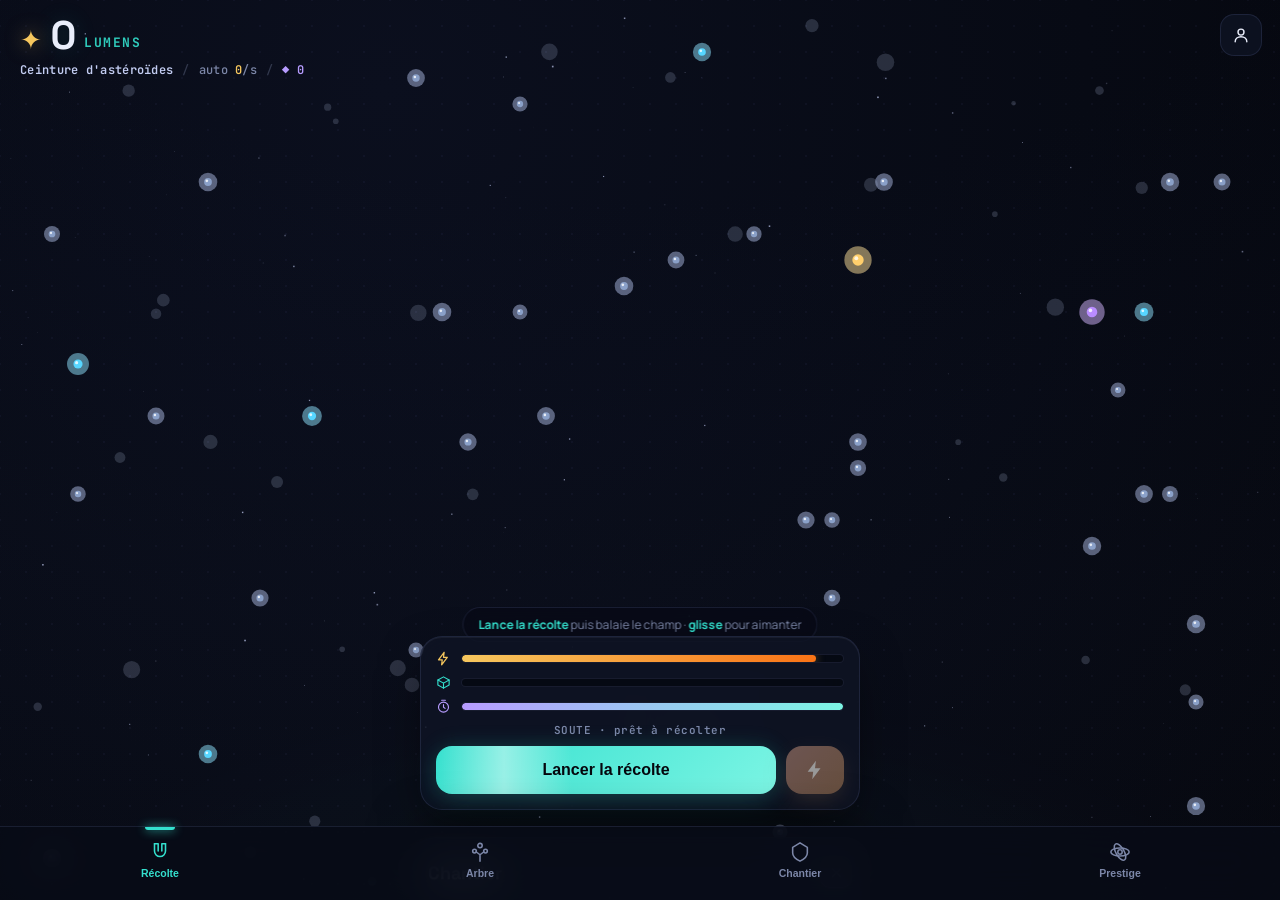
==== commit 99a7df38: "Make the skill tree more interesting: themed branches, keystones, respec - 6 named, color-coded bran" ====
--- a/index.html
+++ b/index.html
@@ -53,6 +53,7 @@
     <span class="th-ic"><svg viewBox="0 0 24 24" fill="none" stroke="currentColor" stroke-width="1.7" stroke-linecap="round" stroke-linejoin="round"><path d="M12 22v-7M12 15l-4-3M12 15l4-3"/><circle cx="12" cy="5" r="2.4"/><circle cx="6" cy="11" r="2"/><circle cx="18" cy="11" r="2"/></svg></span>
     <span class="th-title">Arbre de compétences</span>
     <span class="th-lumens">✦ <span id="tree-lumens">0</span></span>
+    <button id="tree-respec" aria-label="Réinitialiser l'arbre"><svg viewBox="0 0 24 24" fill="none" stroke="currentColor" stroke-width="1.8" stroke-linecap="round" stroke-linejoin="round"><path d="M3 12a9 9 0 1 0 3-6.7L3 8"/><path d="M3 3v5h5"/></svg></button>
     <button id="tree-close" aria-label="Fermer"><svg viewBox="0 0 24 24" fill="none" stroke="currentColor" stroke-width="2" stroke-linecap="round"><path d="M6 6l12 12M18 6L6 18"/></svg></button>
   </div>
 
--- a/css/style.css
+++ b/css/style.css
@@ -127,8 +127,10 @@
 #tree-header .th-ic svg { width: 20px; height: 20px; }
 #tree-header .th-title { font-family: "Space Grotesk", sans-serif; font-weight: 700; font-size: 16px; }
 #tree-header .th-lumens { margin-left: auto; font-family: "Space Grotesk", sans-serif; font-weight: 700; font-size: 14px; color: var(--gold); }
-#tree-header #tree-close { width: 32px; height: 32px; border-radius: 10px; background: rgba(255,255,255,.06); border: 1px solid var(--line); color: var(--muted); cursor: pointer; display: flex; align-items: center; justify-content: center; }
-#tree-header #tree-close svg { width: 15px; height: 15px; }
+#tree-header #tree-close, #tree-header #tree-respec { width: 32px; height: 32px; border-radius: 10px; background: rgba(255,255,255,.06); border: 1px solid var(--line); color: var(--muted); cursor: pointer; display: flex; align-items: center; justify-content: center; }
+#tree-header #tree-close svg, #tree-header #tree-respec svg { width: 16px; height: 16px; }
+#tree-header #tree-respec { margin-left: 6px; }
+#tree-header #tree-respec:hover { color: var(--accent); }
 
 #node-info {
   position: fixed; left: 50%; transform: translateX(-50%); z-index: 29;
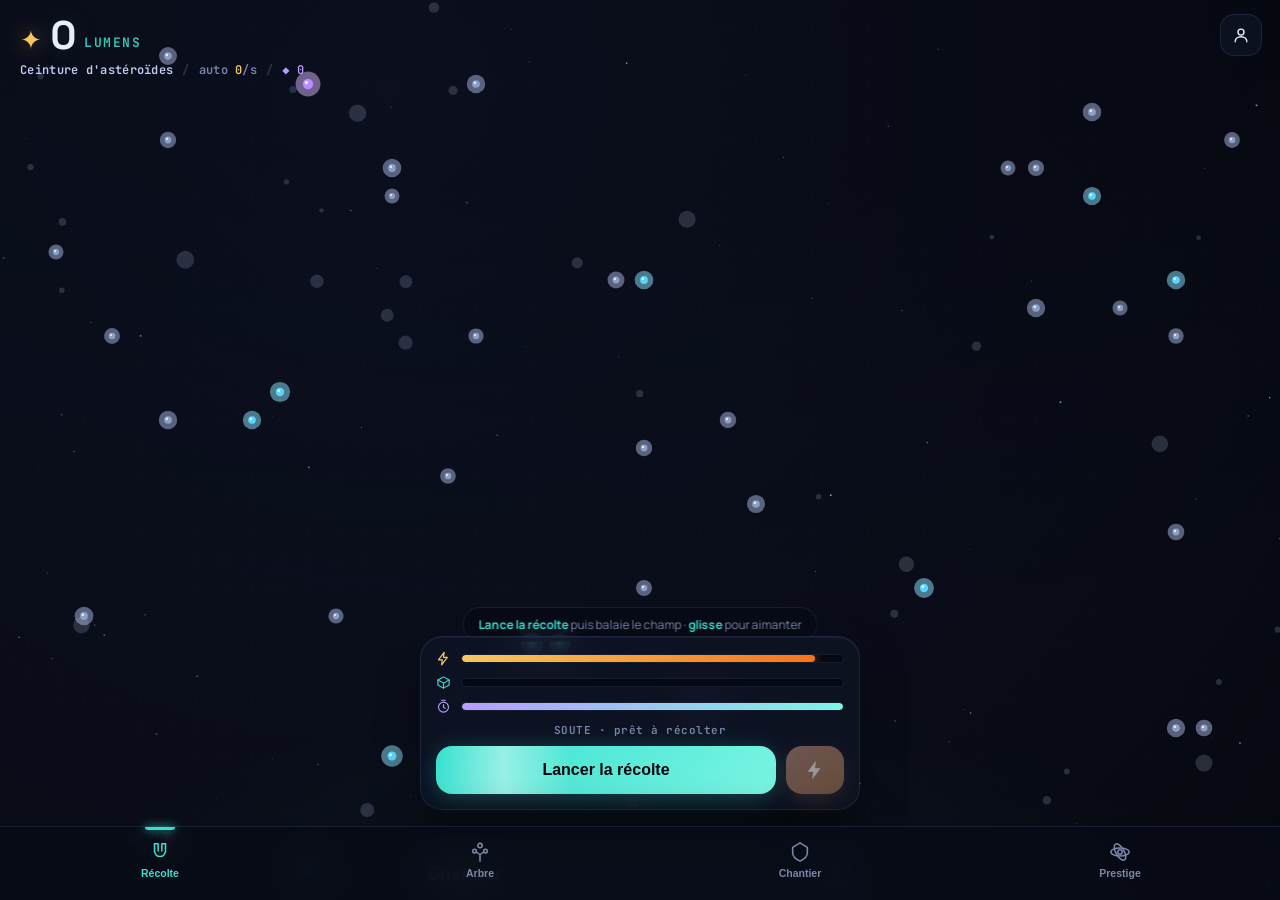
==== commit 14250cce: "Self-host fonts + accessibility pass Fonts (offline/first-paint robustness, audit item) - Self-hoste" ====
--- a/index.html
+++ b/index.html
@@ -12,9 +12,7 @@
   <link rel="manifest" href="manifest.webmanifest" />
   <link rel="icon" href="icon.svg" type="image/svg+xml" />
   <link rel="apple-touch-icon" href="icon.svg" />
-  <link rel="preconnect" href="https://fonts.googleapis.com" />
-  <link rel="preconnect" href="https://fonts.gstatic.com" crossorigin />
-  <link href="https://fonts.googleapis.com/css2?family=Space+Grotesk:wght@400;500;600;700&family=Manrope:wght@400;500;600;700;800&family=JetBrains+Mono:wght@400;500;600&display=swap" rel="stylesheet" />
+  <link rel="stylesheet" href="css/fonts.css" />
   <link rel="stylesheet" href="css/style.css" />
 </head>
 <body>
--- a/css/fonts.css
+++ b/css/fonts.css
@@ -0,0 +1,12 @@
+@font-face{font-family:'JetBrains Mono';font-style:normal;font-weight:600;font-display:swap;src:url(../fonts/jetbrainsmono-600-latin-ext.woff2) format('woff2');unicode-range:U+0100-02BA, U+02BD-02C5, U+02C7-02CC, U+02CE-02D7, U+02DD-02FF, U+0304, U+0308, U+0329, U+1D00-1DBF, U+1E00-1E9F, U+1EF2-1EFF, U+2020, U+20A0-20AB, U+20AD-20C0, U+2113, U+2C60-2C7F, U+A720-A7FF;}
+@font-face{font-family:'JetBrains Mono';font-style:normal;font-weight:600;font-display:swap;src:url(../fonts/jetbrainsmono-600-latin.woff2) format('woff2');unicode-range:U+0000-00FF, U+0131, U+0152-0153, U+02BB-02BC, U+02C6, U+02DA, U+02DC, U+0304, U+0308, U+0329, U+2000-206F, U+20AC, U+2122, U+2191, U+2193, U+2212, U+2215, U+FEFF, U+FFFD;}
+@font-face{font-family:'Manrope';font-style:normal;font-weight:400;font-display:swap;src:url(../fonts/manrope-400-latin-ext.woff2) format('woff2');unicode-range:U+0100-02BA, U+02BD-02C5, U+02C7-02CC, U+02CE-02D7, U+02DD-02FF, U+0304, U+0308, U+0329, U+1D00-1DBF, U+1E00-1E9F, U+1EF2-1EFF, U+2020, U+20A0-20AB, U+20AD-20C0, U+2113, U+2C60-2C7F, U+A720-A7FF;}
+@font-face{font-family:'Manrope';font-style:normal;font-weight:400;font-display:swap;src:url(../fonts/manrope-400-latin.woff2) format('woff2');unicode-range:U+0000-00FF, U+0131, U+0152-0153, U+02BB-02BC, U+02C6, U+02DA, U+02DC, U+0304, U+0308, U+0329, U+2000-206F, U+20AC, U+2122, U+2191, U+2193, U+2212, U+2215, U+FEFF, U+FFFD;}
+@font-face{font-family:'Manrope';font-style:normal;font-weight:600;font-display:swap;src:url(../fonts/manrope-600-latin-ext.woff2) format('woff2');unicode-range:U+0100-02BA, U+02BD-02C5, U+02C7-02CC, U+02CE-02D7, U+02DD-02FF, U+0304, U+0308, U+0329, U+1D00-1DBF, U+1E00-1E9F, U+1EF2-1EFF, U+2020, U+20A0-20AB, U+20AD-20C0, U+2113, U+2C60-2C7F, U+A720-A7FF;}
+@font-face{font-family:'Manrope';font-style:normal;font-weight:600;font-display:swap;src:url(../fonts/manrope-600-latin.woff2) format('woff2');unicode-range:U+0000-00FF, U+0131, U+0152-0153, U+02BB-02BC, U+02C6, U+02DA, U+02DC, U+0304, U+0308, U+0329, U+2000-206F, U+20AC, U+2122, U+2191, U+2193, U+2212, U+2215, U+FEFF, U+FFFD;}
+@font-face{font-family:'Manrope';font-style:normal;font-weight:700;font-display:swap;src:url(../fonts/manrope-700-latin-ext.woff2) format('woff2');unicode-range:U+0100-02BA, U+02BD-02C5, U+02C7-02CC, U+02CE-02D7, U+02DD-02FF, U+0304, U+0308, U+0329, U+1D00-1DBF, U+1E00-1E9F, U+1EF2-1EFF, U+2020, U+20A0-20AB, U+20AD-20C0, U+2113, U+2C60-2C7F, U+A720-A7FF;}
+@font-face{font-family:'Manrope';font-style:normal;font-weight:700;font-display:swap;src:url(../fonts/manrope-700-latin.woff2) format('woff2');unicode-range:U+0000-00FF, U+0131, U+0152-0153, U+02BB-02BC, U+02C6, U+02DA, U+02DC, U+0304, U+0308, U+0329, U+2000-206F, U+20AC, U+2122, U+2191, U+2193, U+2212, U+2215, U+FEFF, U+FFFD;}
+@font-face{font-family:'Manrope';font-style:normal;font-weight:800;font-display:swap;src:url(../fonts/manrope-800-latin-ext.woff2) format('woff2');unicode-range:U+0100-02BA, U+02BD-02C5, U+02C7-02CC, U+02CE-02D7, U+02DD-02FF, U+0304, U+0308, U+0329, U+1D00-1DBF, U+1E00-1E9F, U+1EF2-1EFF, U+2020, U+20A0-20AB, U+20AD-20C0, U+2113, U+2C60-2C7F, U+A720-A7FF;}
+@font-face{font-family:'Manrope';font-style:normal;font-weight:800;font-display:swap;src:url(../fonts/manrope-800-latin.woff2) format('woff2');unicode-range:U+0000-00FF, U+0131, U+0152-0153, U+02BB-02BC, U+02C6, U+02DA, U+02DC, U+0304, U+0308, U+0329, U+2000-206F, U+20AC, U+2122, U+2191, U+2193, U+2212, U+2215, U+FEFF, U+FFFD;}
+@font-face{font-family:'Space Grotesk';font-style:normal;font-weight:700;font-display:swap;src:url(../fonts/spacegrotesk-700-latin-ext.woff2) format('woff2');unicode-range:U+0100-02BA, U+02BD-02C5, U+02C7-02CC, U+02CE-02D7, U+02DD-02FF, U+0304, U+0308, U+0329, U+1D00-1DBF, U+1E00-1E9F, U+1EF2-1EFF, U+2020, U+20A0-20AB, U+20AD-20C0, U+2113, U+2C60-2C7F, U+A720-A7FF;}
+@font-face{font-family:'Space Grotesk';font-style:normal;font-weight:700;font-display:swap;src:url(../fonts/spacegrotesk-700-latin.woff2) format('woff2');unicode-range:U+0000-00FF, U+0131, U+0152-0153, U+02BB-02BC, U+02C6, U+02DA, U+02DC, U+0304, U+0308, U+0329, U+2000-206F, U+20AC, U+2122, U+2191, U+2193, U+2212, U+2215, U+FEFF, U+FFFD;}
--- a/css/style.css
+++ b/css/style.css
@@ -261,7 +261,12 @@
 .part-remain { font-family: "JetBrains Mono", monospace; color: var(--muted); min-width: 40px; text-align: right; }
 .part-fund { border: none; border-radius: 9px; padding: 7px 13px; font-weight: 800; font-size: 12px; cursor: pointer; color: #05070d; background: linear-gradient(135deg, var(--accent), var(--accent2)); }
 .part-fund.no { background: rgba(120,130,170,.25); color: var(--muted); }
+.pj-biomemod { font-size: 12px; color: var(--accent); background: var(--accent-soft); border: 1px solid var(--line); border-radius: 11px; padding: 9px 12px; margin: 10px 0 4px; line-height: 1.4; }
 .pj-meta { font-size: 11.5px; color: var(--muted); margin-top: 12px; text-align: center; }
+.biome-now { display: flex; gap: 10px; align-items: flex-start; background: var(--accent-soft); border: 1px solid var(--line); border-radius: 13px; padding: 12px 14px; margin-bottom: 14px; }
+.biome-now .bn-ic { font-size: 20px; }
+.biome-now .bn-name { font-weight: 800; font-size: 14px; color: var(--accent); }
+.biome-now .bn-tag { font-size: 12px; color: var(--muted); margin-top: 2px; line-height: 1.4; }
 
 /* Prestige */
 .prestige-box { border-radius: 20px; background: linear-gradient(150deg, rgba(183,156,255,.12), var(--surface2)); border: 1px solid rgba(183,156,255,.3); padding: 18px; }
@@ -314,3 +319,15 @@
   #sheet { left: 50%; right: auto; transform: translate(-50%, 120%); width: 460px; border-radius: 26px; bottom: calc(var(--nav-h) + 16px); }
   #sheet.open { transform: translate(-50%, 0); }
 }
+
+/* ---------- Accessibilité ---------- */
+:focus-visible { outline: 2px solid var(--accent); outline-offset: 2px; border-radius: 6px; }
+@media (prefers-reduced-motion: reduce) {
+  *, *::before, *::after {
+    animation-duration: .001ms !important;
+    animation-iteration-count: 1 !important;
+    transition-duration: .01ms !important;
+    scroll-behavior: auto !important;
+  }
+  #harvest-btn .sheen { display: none; }
+}
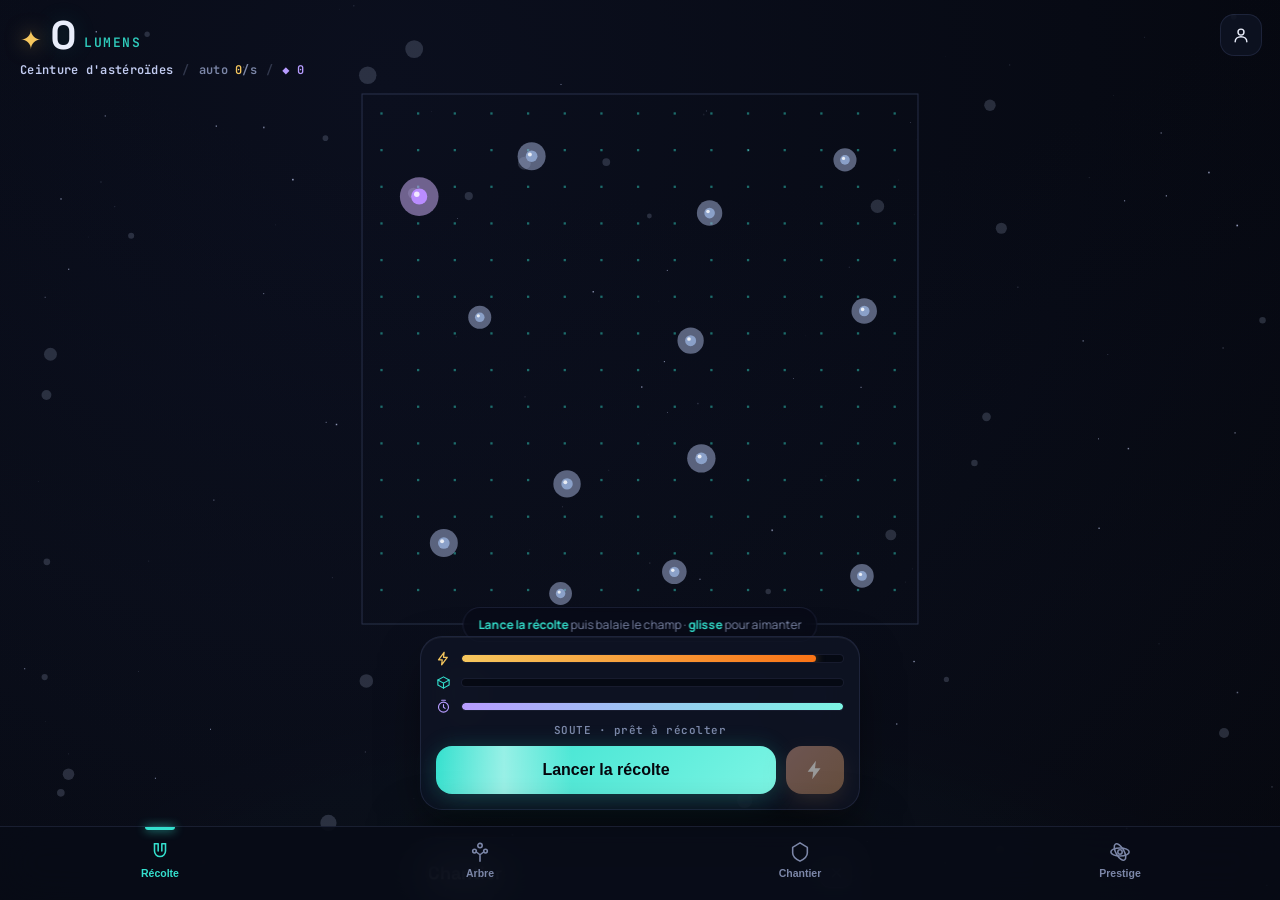
==== commit 04de84c6: "feat: integrate validated harvest physics and device-independent arena" ====
--- a/index.html
+++ b/index.html
@@ -112,14 +112,17 @@
   <div id="toasts"></div>
 
   <script src="js/state.js"></script>
-  <script src="js/config.js"></script>
+  <script src="js/config.js?v=4"></script>
   <script src="js/audio.js"></script>
   <script src="js/achievements.js"></script>
   <script src="js/skilltree.js"></script>
-  <script src="js/field.js"></script>
-  <script src="js/game.js"></script>
+  <script src="lab/engine.js?v=4"></script>
+  <script src="lab/grid.js?v=4"></script>
+  <script src="js/arena.js?v=4"></script>
+  <script src="js/field.js?v=4"></script>
+  <script src="js/game.js?v=4"></script>
   <script src="js/tree-ui.js"></script>
   <script src="js/ui.js"></script>
-  <script src="js/main.js"></script>
+  <script src="js/main.js?v=4"></script>
 </body>
 </html>
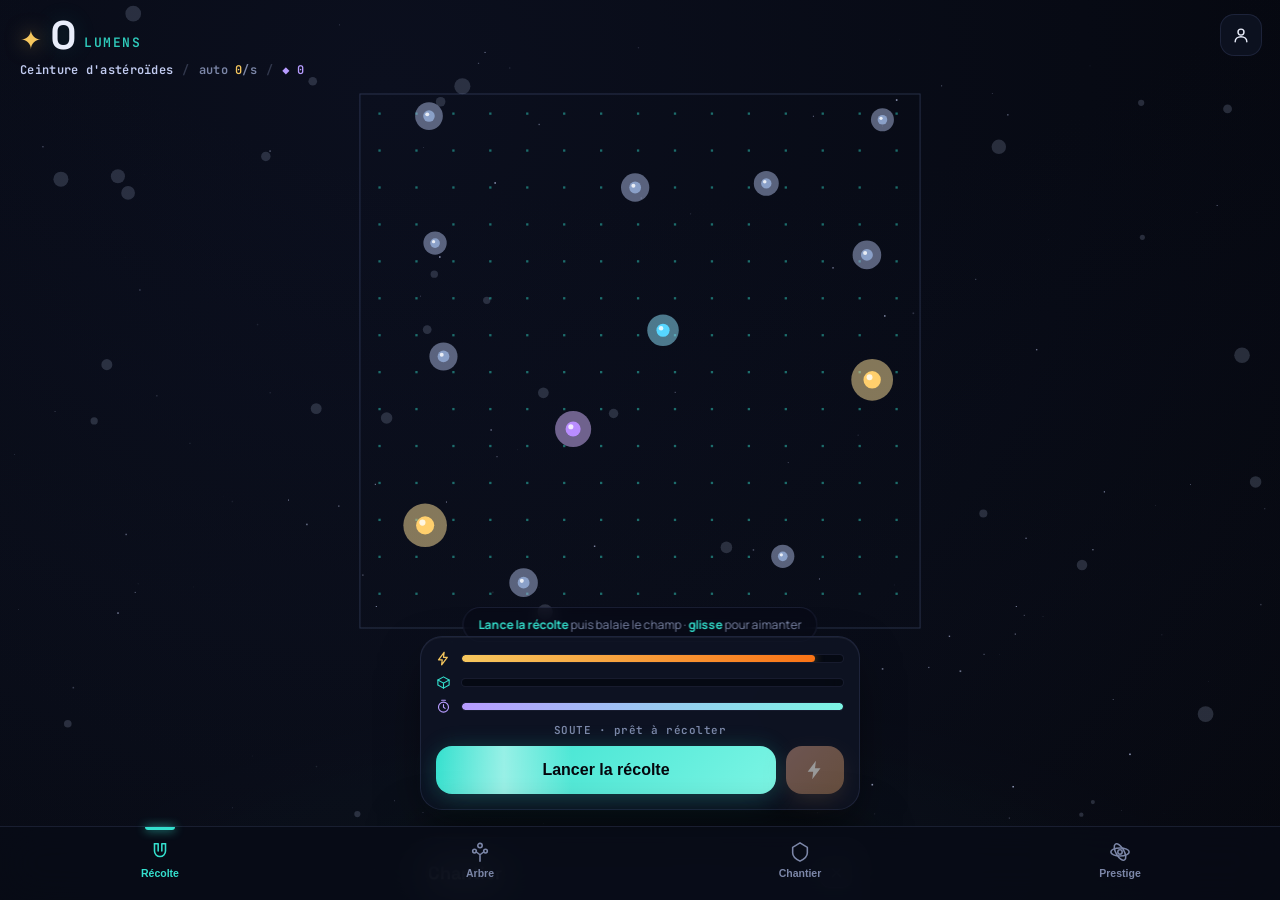
==== commit 9a15295f: "feat: immersive harvest, mobile tree controls and progression revision" ====
--- a/index.html
+++ b/index.html
@@ -13,7 +13,7 @@
   <link rel="icon" href="icon.svg" type="image/svg+xml" />
   <link rel="apple-touch-icon" href="icon.svg" />
   <link rel="stylesheet" href="css/fonts.css" />
-  <link rel="stylesheet" href="css/style.css" />
+  <link rel="stylesheet" href="css/style.css?v=5" />
 </head>
 <body>
   <canvas id="stage"></canvas>
@@ -55,6 +55,12 @@
     <button id="tree-close" aria-label="Fermer"><svg viewBox="0 0 24 24" fill="none" stroke="currentColor" stroke-width="2" stroke-linecap="round"><path d="M6 6l12 12M18 6L6 18"/></svg></button>
   </div>
 
+  <div id="tree-tools" class="hidden" aria-label="Navigation dans l’arbre">
+    <select id="tree-branch" aria-label="Rejoindre une branche"><option value="">Choisir une branche</option></select>
+    <button id="tree-home" aria-label="Recentrer l’arbre">⌂</button>
+    <button id="tree-minus" aria-label="Dézoomer">−</button>
+    <button id="tree-plus" aria-label="Zoomer">+</button>
+  </div>
   <!-- Node info -->
   <div id="node-info" class="hidden">
     <div class="ni-head"><span class="ni-icon"></span>
@@ -85,6 +91,7 @@
       <div class="store-txt" id="store-txt">SOUTE · prêt à récolter</div>
       <div class="harvest-row">
         <button id="harvest-btn"><span class="lbl">Lancer la récolte</span><span class="sheen"></span></button>
+        <button id="harvest-exit" aria-label="Terminer et encaisser">Encaisser</button>
         <button id="surge-btn" aria-label="Surge">
           <svg viewBox="0 0 24 24" fill="currentColor"><path d="M13 2 4 14h6l-1 8 9-12h-6z"/></svg>
           <span class="cd-fill"></span>
@@ -112,17 +119,18 @@
   <div id="toasts"></div>
 
   <script src="js/state.js"></script>
-  <script src="js/config.js?v=4"></script>
+  <script src="js/config.js?v=5"></script>
   <script src="js/audio.js"></script>
   <script src="js/achievements.js"></script>
-  <script src="js/skilltree.js"></script>
+  <script src="js/skilltree.js?v=5"></script>
   <script src="lab/engine.js?v=4"></script>
   <script src="lab/grid.js?v=4"></script>
-  <script src="js/arena.js?v=4"></script>
-  <script src="js/field.js?v=4"></script>
-  <script src="js/game.js?v=4"></script>
-  <script src="js/tree-ui.js"></script>
-  <script src="js/ui.js"></script>
-  <script src="js/main.js?v=4"></script>
+  <script src="js/arena.js?v=5"></script>
+  <script src="js/field.js?v=5"></script>
+  <script src="js/game.js?v=5"></script>
+  <script src="js/tree-ui.js?v=5"></script>
+  <script src="js/shipyard.js?v=5"></script>
+  <script src="js/ui.js?v=5"></script>
+  <script src="js/main.js?v=5"></script>
 </body>
 </html>
--- a/css/style.css
+++ b/css/style.css
@@ -331,3 +331,29 @@
   }
   #harvest-btn .sheen { display: none; }
 }
+
+/* Immersive harvest: one uniformly scaled field, compact session instruments. */
+#harvest-exit{display:none;min-height:44px;padding:8px 12px;border:1px solid var(--line);border-radius:12px;background:var(--surface2);color:var(--ink)}
+body.harvesting #hud,body.harvesting #profile-btn,body.harvesting #nav,body.harvesting #hint{display:none}
+body.harvesting #harvest{bottom:max(8px,env(safe-area-inset-bottom));width:min(600px,calc(100vw - 16px))}
+body.harvesting #harvest .panel{padding:8px 10px;gap:5px;border-radius:14px}
+body.harvesting #harvest .gauges{flex-direction:row;gap:8px}
+body.harvesting #harvest .g{flex:1;min-width:0;gap:4px}
+body.harvesting #harvest .store-txt{font-size:10px}
+body.harvesting #harvest-btn{min-height:40px;padding:8px}
+body.harvesting #harvest-exit{display:block}
+body.harvesting #combo{top:max(12px,env(safe-area-inset-top));pointer-events:none}
+#tree-tools{position:fixed;z-index:30;top:calc(max(16px,env(safe-area-inset-top)) + 60px);left:12px;right:12px;display:flex;gap:6px}
+#tree-tools button,#tree-tools select{min-height:44px;background:#11182c;color:var(--ink);border:1px solid var(--line);border-radius:10px;font:inherit;font-size:16px;padding:8px}
+#tree-tools button{min-width:44px}#tree-tools select{flex:1;min-width:0}
+#tree-canvas{touch-action:none;overscroll-behavior:none}
+
+.dock{margin:14px 0;padding:8px;border:1px solid var(--line);border-radius:16px;background:radial-gradient(ellipse,#172b3d,#080e1c)}
+.dock svg{display:block;width:100%;height:200px}.dock figcaption{text-align:center;color:var(--muted);font-size:12px;padding:6px}
+.dock-guides{stroke:#384964;stroke-width:1;fill:none;stroke-dasharray:4 8}
+.dock-part{stroke-width:2;stroke-linejoin:round}.dock-part.planned{fill:#101827;stroke:#415065;stroke-dasharray:4 5;opacity:.5}
+.dock-part.installed{fill:#23535a;stroke:var(--accent)}.dock-part.assembling{fill:#443a27;stroke:var(--gold);stroke-dasharray:8 6;animation:dock-assembly 3s linear infinite}
+@keyframes dock-assembly{to{stroke-dashoffset:-56}}.part-benefit{display:block;font-size:11px;color:var(--accent);margin-top:4px}
+@media(prefers-reduced-motion:reduce){.dock-part.assembling{animation:none}}
+
+body.harvesting{padding-top:env(safe-area-inset-top)}
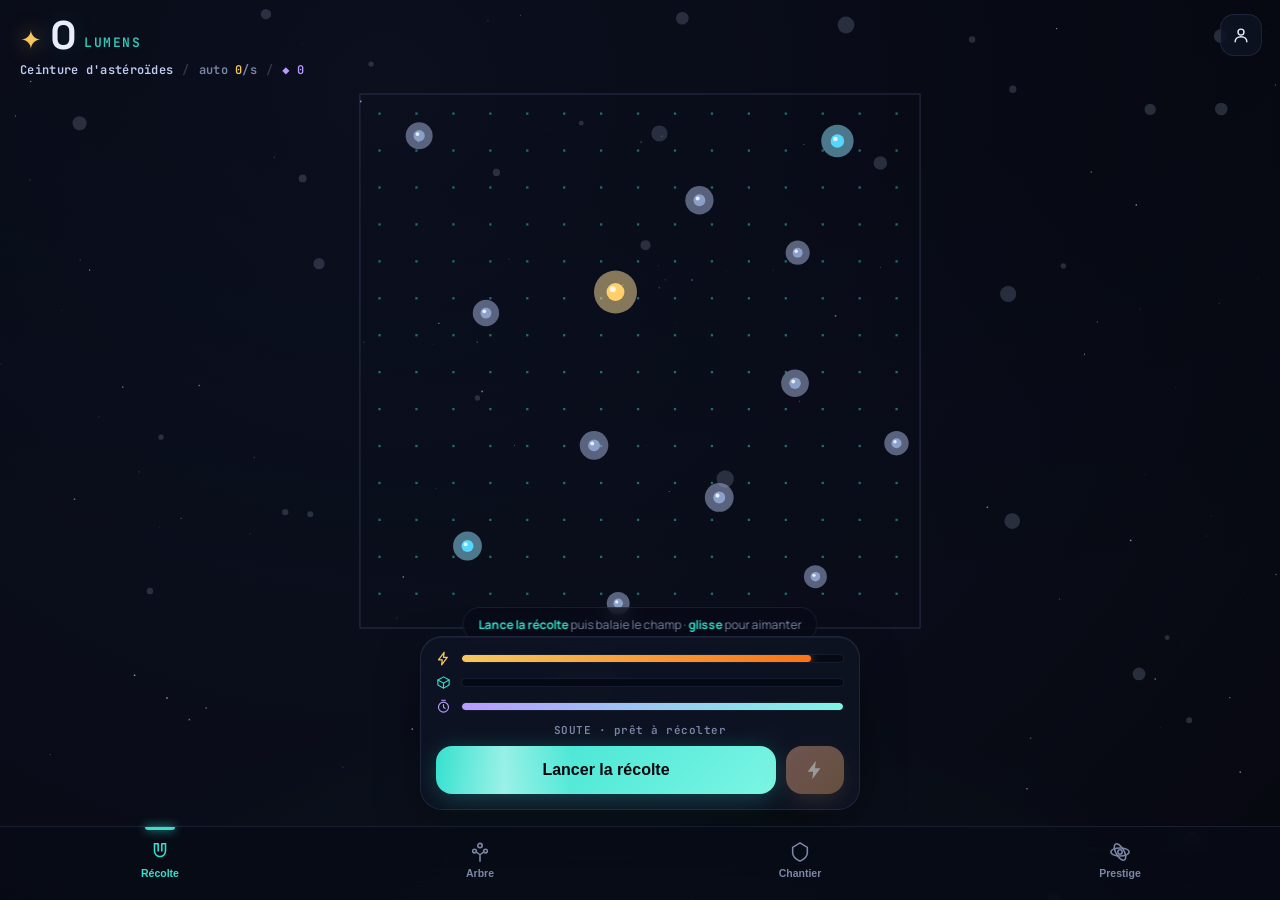
==== commit 215263dc: "fix: hide closed panels during harvest" ====
--- a/index.html
+++ b/index.html
@@ -13,7 +13,7 @@
   <link rel="icon" href="icon.svg" type="image/svg+xml" />
   <link rel="apple-touch-icon" href="icon.svg" />
   <link rel="stylesheet" href="css/fonts.css" />
-  <link rel="stylesheet" href="css/style.css?v=5" />
+  <link rel="stylesheet" href="css/style.css?v=5.1" />
 </head>
 <body>
   <canvas id="stage"></canvas>
--- a/css/style.css
+++ b/css/style.css
@@ -357,3 +357,6 @@
 @media(prefers-reduced-motion:reduce){.dock-part.assembling{animation:none}}
 
 body.harvesting{padding-top:env(safe-area-inset-top)}
+
+/* Un panneau fermé ne doit ni dépasser ni intercepter les gestes. */
+#sheet:not(.open) { visibility: hidden; pointer-events: none; }
